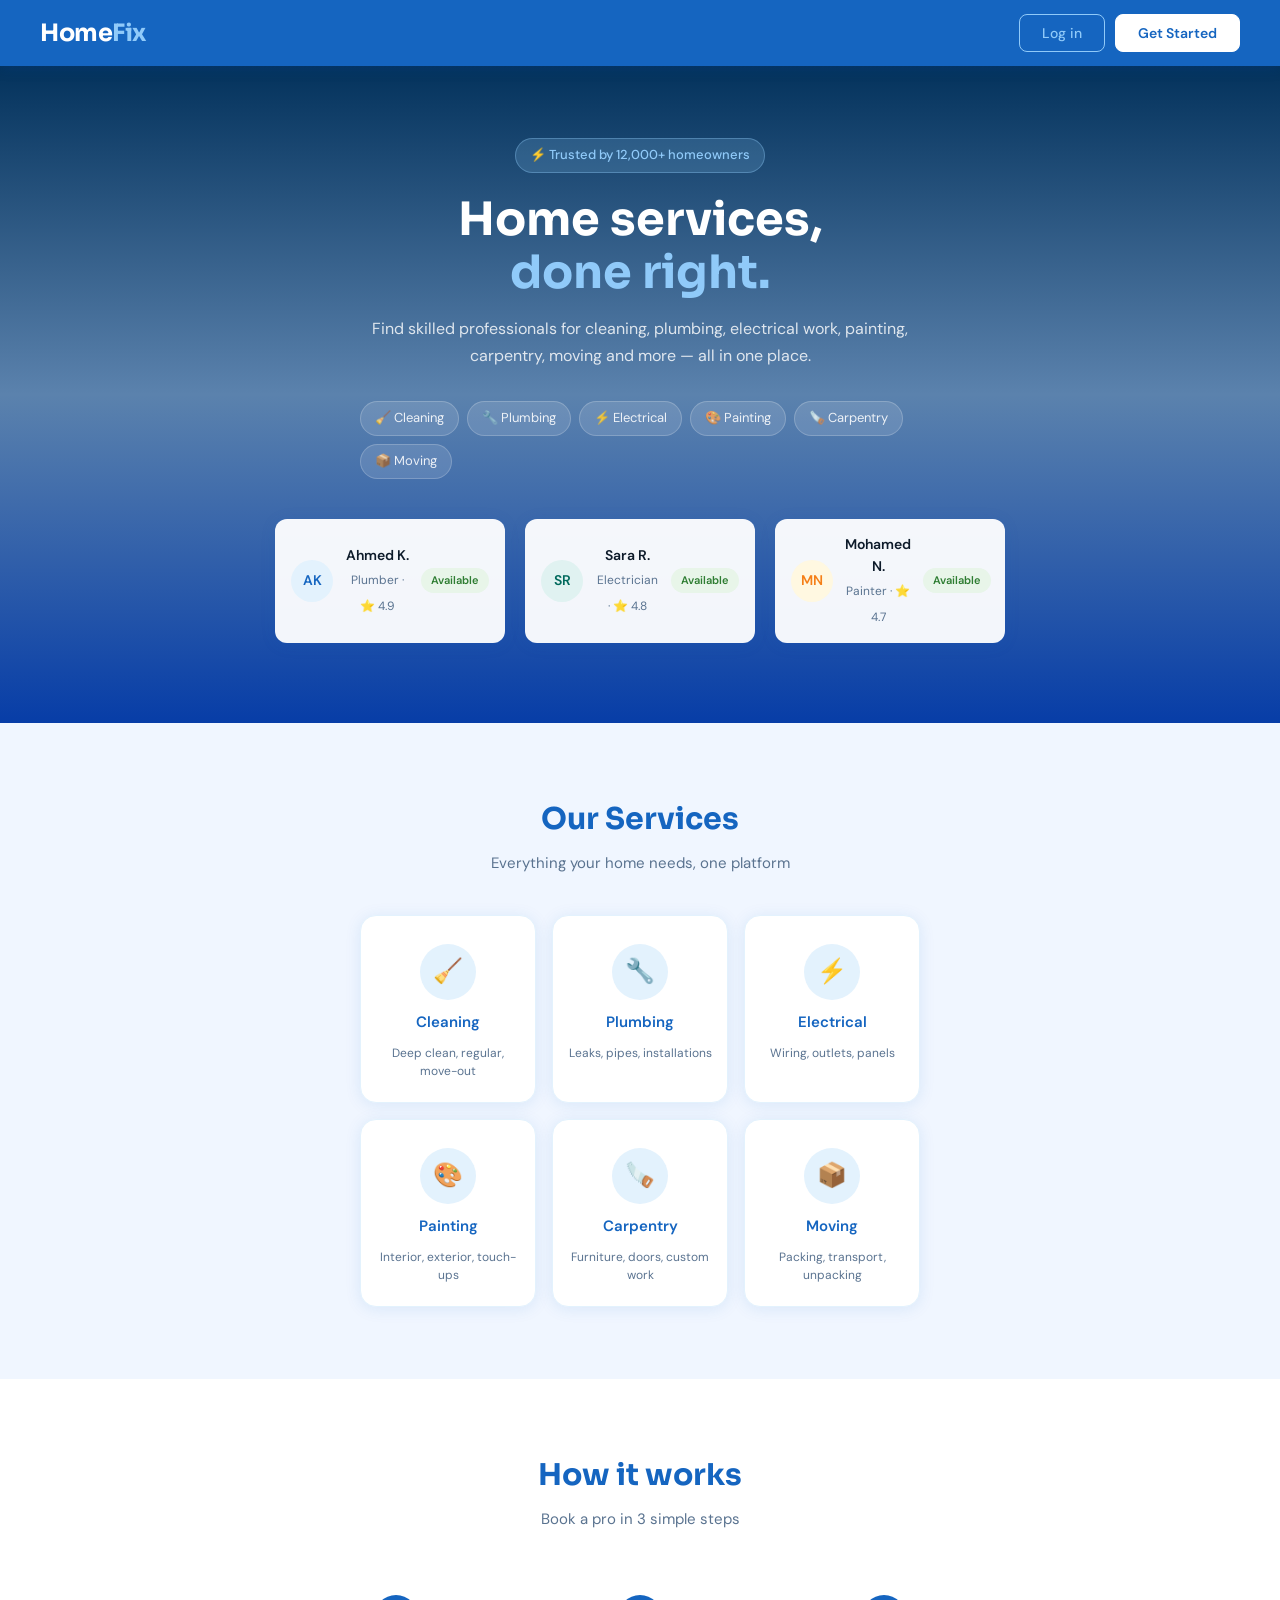
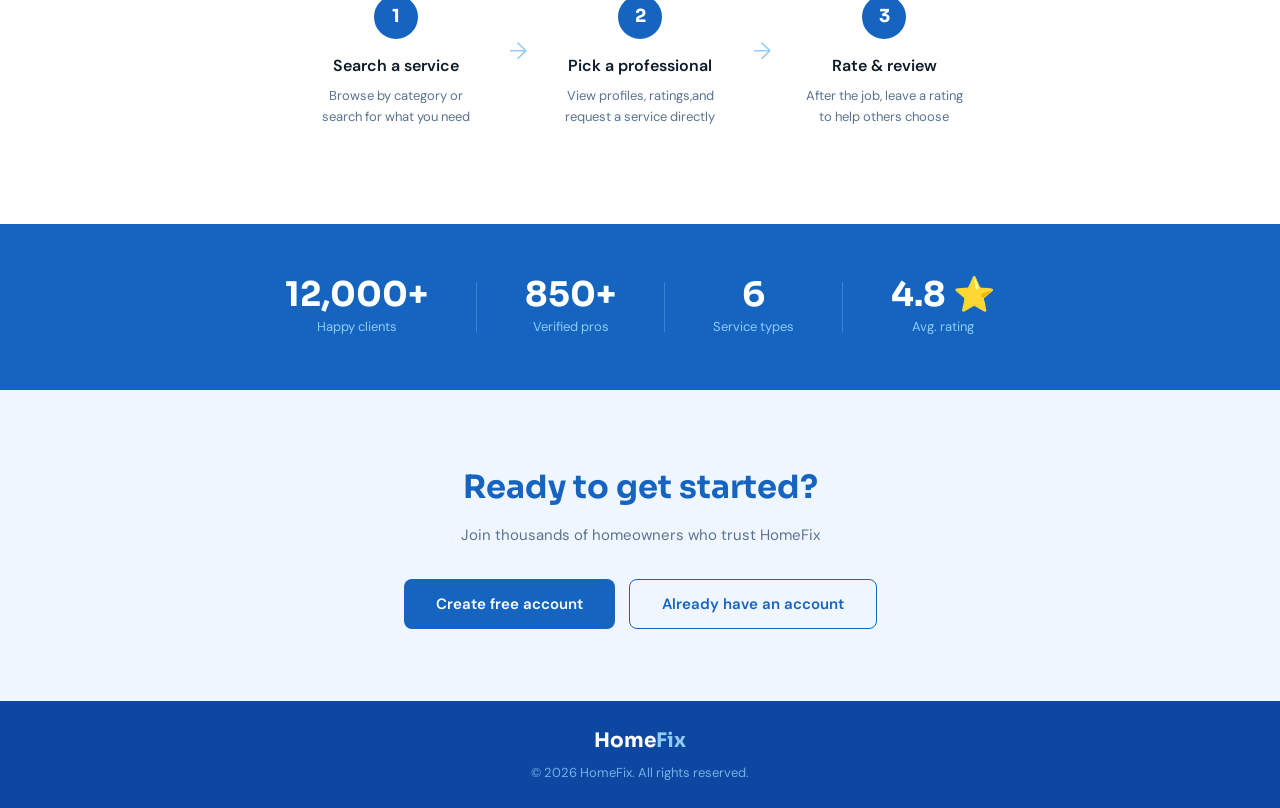
==== frontend-part/index.html @ a8c69356 "Rename folder to frontend-part" ====
<!DOCTYPE html>
<html lang="en">

<head>
    <meta charset="UTF-8" />
    <meta name="viewport" content="width=device-width, initial-scale=1.0" />
    <title>HomeFix – Home Services</title>
    <link rel="stylesheet" href="style.css" />
    <link href="https://fonts.googleapis.com/css2?family=DM+Sans:wght@400;500;600&family=Sora:wght@600;700&display=swap"
        rel="stylesheet" />
</head>

<body>

    <!-- NAVBAR -->
    <nav class="nav">
        <div class="logo">Home<span>Fix</span></div>
        <div class="nav-btns">
            <button class="btn-outline" onclick="openModal('login')">Log in</button>
            <button class="btn-solid" onclick="openModal('register')">Get Started</button>
        </div>
    </nav>

    <!-- HERO -->
    <section class="hero">
        <div class="hero-content">
            <div class="hero-badge">⚡ Trusted by 12,000+ homeowners</div>
            <h1>Home services,<br /><span>done right.</span></h1>
            <p>Find skilled professionals for cleaning, plumbing, electrical work, painting, carpentry, moving and more
                — all in one place.</p>

            <div class="hero-tags">
                <span>🧹 Cleaning</span>
                <span>🔧 Plumbing</span>
                <span>⚡ Electrical</span>
                <span>🎨 Painting</span>
                <span>🪚 Carpentry</span>
                <span>📦 Moving</span>
            </div>
        </div>
        <div class="hero-visual">


            <div class="hero-card" id="hero-emp-1">
                <div class="hc-avatar" id="hero-emp-1-initials">AK</div>
                <div class="hc-info">
                    <strong id="hero-emp-1-name">Ahmed K.</strong>
                    <span id="hero-emp-1-service">Plumber · ⭐ 4.9</span>
                </div>
                <div class="hc-badge" id="hero-emp-1-status">Available</div>
            </div>
            <div class="hero-card" id="hero-emp-2">
                <div class="hc-avatar teal" id="hero-emp-2-initials">SR</div>
                <div class="hc-info">
                    <strong id="hero-emp-2-name">Sara R.</strong>
                    <span id="hero-emp-2-service">Electrician · ⭐ 4.8</span>
                </div>
                <div class="hc-badge" id="hero-emp-2-status">Available</div>
            </div>
            <div class="hero-card" id="hero-emp-3">
                <div class="hc-avatar amber" id="hero-emp-3-initials">MN</div>
                <div class="hc-info">
                    <strong id="hero-emp-3-name">Mohamed N.</strong>
                    <span id="hero-emp-3-service">Painter · ⭐ 4.7</span>
                </div>
                <div class="hc-badge" id="hero-emp-3-status">Available</div>
            </div>

        </div>
    </section>

    <!-- SERVICES -->
    <section class="services" id="services">
        <div class="section-header">
            <h2>Our Services</h2>
            <p>Everything your home needs, one platform</p>
        </div>
        <div class="cards">
            <div class="card" onclick="fillSearch('Cleaning')">
                <div class="card-icon">🧹</div>
                <h3>Cleaning</h3>
                <p>Deep clean, regular, move-out</p>
            </div>
            <div class="card" onclick="fillSearch('Plumbing')">
                <div class="card-icon">🔧</div>
                <h3>Plumbing</h3>
                <p>Leaks, pipes, installations</p>
            </div>
            <div class="card" onclick="fillSearch('Electrical')">
                <div class="card-icon">⚡</div>
                <h3>Electrical</h3>
                <p>Wiring, outlets, panels</p>
            </div>
            <div class="card" onclick="fillSearch('Painting')">
                <div class="card-icon">🎨</div>
                <h3>Painting</h3>
                <p>Interior, exterior, touch-ups</p>
            </div>
            <div class="card" onclick="fillSearch('Carpentry')">
                <div class="card-icon">🪚</div>
                <h3>Carpentry</h3>
                <p>Furniture, doors, custom work</p>
            </div>
            <div class="card" onclick="fillSearch('Moving')">
                <div class="card-icon">📦</div>
                <h3>Moving</h3>
                <p>Packing, transport, unpacking</p>
            </div>
        </div>
    </section>

    <!-- HOW IT WORKS -->
    <section class="how">
        <div class="section-header">
            <h2>How it works</h2>
            <p>Book a pro in 3 simple steps</p>
        </div>
        <div class="steps">
            <div class="step">
                <div class="step-num">1</div>
                <h4>Search a service</h4>
                <p>Browse by category or search for what you need</p>
            </div>
            <div class="step-arrow">→</div>
            <div class="step">
                <div class="step-num">2</div>
                <h4>Pick a professional</h4>
                <p>View profiles, ratings,and request a service directly </p>
            </div>
            <div class="step-arrow">→</div>
            <div class="step">
                <div class="step-num">3</div>
                <h4>Rate & review</h4>
                <p>After the job, leave a rating to help others choose</p>
            </div>
        </div>
    </section>

    <!-- STATS -->
    <section class="stats">
        <div class="stat"><strong>12,000+</strong><span>Happy clients</span></div>
        <div class="stat-divider"></div>
        <div class="stat"><strong>850+</strong><span>Verified pros</span></div>
        <div class="stat-divider"></div>
        <div class="stat"><strong>6</strong><span>Service types</span></div>
        <div class="stat-divider"></div>
        <div class="stat"><strong>4.8 ⭐</strong><span>Avg. rating</span></div>
    </section>

    <!-- CTA -->
    <section class="cta">
        <h2>Ready to get started?</h2>
        <p>Join thousands of homeowners who trust HomeFix</p>
        <div class="cta-btns">
            <button class="btn-cta-white" onclick="openModal('register')">Create free account</button>
            <button class="btn-cta-ghost" onclick="openModal('login')">Already have an account</button>
        </div>
    </section>

    <!-- FOOTER -->
    <footer class="footer">
        <div class="footer-logo">Home<span>Fix</span></div>
        <p>© 2026 HomeFix. All rights reserved.</p>
    </footer>

    <!-- MODAL OVERLAY -->
    <div class="overlay" id="overlay" onclick="closeModalOutside(event)">
        <div class="modal" id="modal">

            <!-- LOGIN FORM -->
            <div id="loginForm">
                <button class="close-btn" onclick="closeModal()">✕</button>
                <h2>Welcome back</h2>
                <p class="modal-sub">Log in to your account</p>
                <div class="role-tabs">
                    <div class="role-tab active" onclick="selectRole(this,'login','user')">User</div>
                    <div class="role-tab" onclick="selectRole(this,'login','employee')">Employee</div>
                    <div class="role-tab" onclick="selectRole(this,'login','admin')">Admin</div>
                </div>
                <input type="email" placeholder="Email address" id="loginEmail" />
                <input type="password" placeholder="Password" id="loginPassword" />
                <!--     <div class="forgot"><a href="#">Forgot password?</a></div> -->
                <button class="btn-main" onclick="handleLogin()">Log in</button>
                <p class="switch">Don't have an account? <a onclick="switchModal('register')">Sign up</a></p>
            </div>

            <!-- REGISTER FORM -->
            <div id="registerForm" style="display:none">
                <button class="close-btn" onclick="closeModal()">✕</button>
                <h2>Create account</h2>
                <p class="modal-sub">Join HomeFix today</p>
                <div class="role-tabs">
                    <div class="role-tab active" onclick="selectRole(this,'register','user')">User</div>
                    <div class="role-tab" onclick="selectRole(this,'register','employee')">Employee</div>
                </div>
                <div id="employeeExtra" style="display:none">
                    <select id="serviceType">
                        <option value="">Select your service type</option>
                        <option>Cleaning</option>
                        <option>Plumbing</option>
                        <option>Electrical</option>
                        <option>Painting</option>
                        <option>Carpentry</option>
                        <option>Moving</option>
                    </select>
                </div>
                <div class="photo-upload">
                    <div class="photo-preview-circle" id="regAvatarPreview">
                        <span id="regAvatarInitials">📷</span>
                    </div>
                    <input type="file" id="regPhotoInput" accept="image/*" style="display:none"
                        onchange="handlePhotoUpload('regPhotoInput','regAvatarPreview','regAvatarInitials')" />
                    <label for="regPhotoInput" class="photo-label">Upload photo</label>
                </div>
                <input type="text" placeholder="Full name" id="regName" />
                <input type="email" placeholder="Email address" id="regEmail" />
                <input type="tel" placeholder="Phone / WhatsApp number" id="regPhone" />
                <input type="password" placeholder="Password" id="regPassword" />
                <button class="btn-main" onclick="handleRegister()">Create account</button>
                <p class="switch">Already have an account? <a onclick="switchModal('login')">Log in</a></p>
            </div>

        </div>
    </div>

    <script src="app.js"></script>
</body>

</html>
---- frontend-part/style.css ----
/* --- Reset & Base --- */
*,
*::before,
*::after {
    margin: 0;
    padding: 0;
    box-sizing: border-box;
}

/*:root {
  --blue-dark:    #0d47a1;
  --blue-main:    #1565c0;
  --blue-mid:     #1976d2;
  --blue-light:   #42a5f5;
  --blue-pale:    #e3f2fd;
  --blue-soft:    #f0f6ff;
  --accent:       #90caf9;
  --white:        #ffffff;
  --text-primary: #0d1b2a;
  --text-muted:   #5a7390;
  --radius-sm:    8px;
  --radius-md:    12px;
  --radius-lg:    16px;
  --radius-xl:    24px;
  --shadow-card:  0 2px 16px rgba(21,101,192,.10);
  --font-head:    'Sora', sans-serif;
  --font-body:    'DM Sans', sans-serif;
}*/



:root {
    --blue-dark: #0d47a1;
    --blue-main: #1565c0;
    --blue-mid: #1976d2;
    --blue-light: #42a5f5;
    --blue-pale: #e3f2fd;
    --blue-soft: #f0f6ff;
    --accent: #90caf9;
    --white: #ffffff;
    --text-primary: #0d1b2a;
    --text-muted: #5a7390;
    --radius-sm: 8px;
    --radius-md: 12px;
    --radius-lg: 16px;
    --radius-xl: 24px;
    --shadow-card: 0 2px 16px rgba(21, 101, 192, .10);
    --font-head: 'Sora', sans-serif;
    --font-body: 'DM Sans', sans-serif;
}

html {
    scroll-behavior: smooth;
}

body {
    font-family: var(--font-body);
    background: var(--blue-soft);
    color: var(--text-primary);
    line-height: 1.6;
}

/* ===========================
   NAVBAR
   =========================== */
.nav {
    background: var(--blue-main);
    padding: 0 2.5rem;
    height: 66px;
    display: flex;
    align-items: center;
    justify-content: space-between;
    position: sticky;
    top: 0;
    z-index: 100;
    box-shadow: 0 2px 12px rgba(13, 71, 161, .25);
}

.logo {
    font-family: var(--font-head);
    font-size: 24px;
    font-weight: 700;
    color: var(--white);
    letter-spacing: -0.5px;
}

.logo span {
    color: var(--accent);
}

.nav-btns {
    display: flex;
    gap: 10px;
}

.btn-outline {
    background: transparent;
    border: 1.5px solid var(--accent);
    color: var(--accent);
    padding: 9px 22px;
    border-radius: var(--radius-sm);
    cursor: pointer;
    font-size: 14px;
    font-weight: 500;
    font-family: var(--font-body);
    transition: all .2s;
}

.btn-outline:hover {
    background: var(--accent);
    color: var(--blue-dark);
}

.btn-solid {
    background: var(--white);
    border: 1.5px solid var(--white);
    color: var(--blue-main);
    padding: 9px 22px;
    border-radius: var(--radius-sm);
    cursor: pointer;
    font-size: 14px;
    font-weight: 600;
    font-family: var(--font-body);
    transition: all .2s;
}

.btn-solid:hover {
    background: var(--blue-pale);
    border-color: var(--blue-pale);
}

/* ===========================
   HERO
   =========================== */
/*  .hero {
  background: linear-gradient(135deg, var(--blue-dark) 0%, var(--blue-main) 55%, var(--blue-mid) 100%);
  padding: 72px 2.5rem 80px;
  display: flex;
  align-items: center;
  justify-content: space-between;
  gap: 40px;
  flex-wrap: wrap;
} */

/* .hero {
  background: linear-gradient(135deg, var(--blue-dark) 0%, var(--blue-main) 55%, var(--blue-mid) 100%);
  padding: 72px 2.5rem 80px;
  display: flex;
  flex-direction: column;
  align-items: center;
  text-align: center;
  gap: 40px;
} */
.hero {
    background: linear-gradient(180deg, #03325c 0%, #5b82ad 50%, #073da7 100%);
    padding: 72px 2.5rem 80px;
    display: flex;
    flex-direction: column;
    align-items: center;
    text-align: center;
    gap: 40px;
}


.hero-content {
    flex: 1;
    min-width: 300px;
    max-width: 560px;
}

.hero-badge {
    display: inline-block;
    background: rgba(144, 202, 249, .18);
    color: var(--accent);
    border: 1px solid rgba(144, 202, 249, .35);
    padding: 6px 14px;
    border-radius: 100px;
    font-size: 13px;
    font-weight: 500;
    margin-bottom: 20px;
}

.hero h1 {
    font-family: var(--font-head);
    font-size: 46px;
    font-weight: 700;
    color: var(--white);
    line-height: 1.15;
    margin-bottom: 16px;
}

.hero h1 span {
    color: var(--accent);
}

.hero p {
    font-size: 16px;
    color: rgba(255, 255, 255, .82);
    margin-bottom: 32px;
    line-height: 1.7;
}

.search-bar {
    background: var(--white);
    border-radius: var(--radius-md);
    padding: 8px 8px 8px 16px;
    display: flex;
    align-items: center;
    gap: 10px;
    max-width: 500px;
    box-shadow: 0 4px 24px rgba(0, 0, 0, .18);
}

.search-bar input {
    flex: 1;
    border: none;
    outline: none;
    font-size: 15px;
    font-family: var(--font-body);
    color: var(--text-primary);
    background: transparent;
}

.search-bar button {
    background: var(--blue-main);
    color: var(--white);
    border: none;
    padding: 10px 22px;
    border-radius: var(--radius-sm);
    cursor: pointer;
    font-size: 14px;
    font-weight: 600;
    font-family: var(--font-body);
    transition: background .2s;
}

.search-bar button:hover {
    background: var(--blue-mid);
}

.hero-tags {
    display: flex;
    flex-wrap: wrap;
    gap: 8px;
    margin-top: 18px;
}

.hero-tags span {
    background: rgba(255, 255, 255, .12);
    color: rgba(255, 255, 255, .88);
    padding: 6px 14px;
    border-radius: 100px;
    font-size: 13px;
    cursor: pointer;
    border: 1px solid rgba(255, 255, 255, .2);
    transition: all .2s;
}

.hero-tags span:hover {
    background: rgba(255, 255, 255, .22);
    color: var(--white);
}

/* Hero visual cards 
.hero-visual {
  display: flex;
  flex-direction: column;
  gap: 12px;
  flex-shrink: 0;
} */


/*.hero-visual {
  display: flex;
  flex-direction: column;
  align-items: center;
  gap: 12px;
}

.hero-card { width: 320px; }
.hero-card:nth-child(2) { margin-left: 0; }
.hero-card:nth-child(3) { margin-left: 0; }*/
/* .hero-visual {
  display: flex;
  flex-wrap: wrap;
  justify-content: center;
  gap: 12px;
  max-width: 520px;
}

.hero-card { width: 240px; }
.hero-card:nth-child(2) { margin-left: 0; }
.hero-card:nth-child(3) { margin-left: 0; }  */
.hero-visual {
    display: flex;
    flex-direction: row;
    justify-content: center;
    gap: 20px;
    flex-wrap: nowrap;
}

.hero-card {
    width: 200px;
    margin-left: 0 !important;
}





.hero-card {
    background: rgba(255, 255, 255, .95);
    border-radius: var(--radius-md);
    padding: 14px 16px;
    display: flex;
    align-items: center;
    gap: 12px;
    min-width: 230px;
    box-shadow: var(--shadow-card);
    animation: floatIn .6s ease forwards;
    opacity: 0;
}

.hero-card:nth-child(1) {
    animation-delay: .1s;
}

.hero-card:nth-child(2) {
    animation-delay: .25s;
    margin-left: 20px;
}

.hero-card:nth-child(3) {
    animation-delay: .4s;
    margin-left: 10px;
}

@keyframes floatIn {
    from {
        opacity: 0;
        transform: translateY(16px);
    }

    to {
        opacity: 1;
        transform: translateY(0);
    }
}

.hc-avatar {
    width: 42px;
    height: 42px;
    border-radius: 50%;
    background: var(--blue-pale);
    color: var(--blue-main);
    font-size: 14px;
    font-weight: 600;
    display: flex;
    align-items: center;
    justify-content: center;
    flex-shrink: 0;
}

.hc-avatar.teal {
    background: #e0f2f1;
    color: #00695c;
}

.hc-avatar.amber {
    background: #fff8e1;
    color: #f57f17;
}

.hc-info {
    flex: 1;
}

.hc-info strong {
    display: block;
    font-size: 14px;
    font-weight: 600;
    color: var(--text-primary);
}

.hc-info span {
    font-size: 12px;
    color: var(--text-muted);
}

.hc-badge {
    background: #e8f5e9;
    color: #2e7d32;
    font-size: 11px;
    font-weight: 600;
    padding: 4px 10px;
    border-radius: 100px;
}

/* ===========================
   SERVICES
   =========================== */
.services {
    padding: 72px 2.5rem;
    background: var(--blue-soft);
}

.section-header {
    text-align: center;
    margin-bottom: 40px;
}

.section-header h2 {
    font-family: var(--font-head);
    font-size: 30px;
    font-weight: 700;
    color: var(--blue-main);
    margin-bottom: 8px;
}

.section-header p {
    font-size: 15px;
    color: var(--text-muted);
}

/*.cards {
  display: grid;
  grid-template-columns: repeat(auto-fit, minmax(150px, 1fr));
  gap: 16px;
  max-width: 900px;
  margin: 0 auto;
} */

.cards {
    display: grid;
    grid-template-columns: repeat(3, 1fr);
    gap: 16px;
    max-width: 560px;
    margin: 0 auto;
}




.card {
    background: var(--white);
    border-radius: var(--radius-lg);
    padding: 28px 14px 22px;
    cursor: pointer;
    border: 1.5px solid var(--blue-pale);
    transition: all .22s;
    display: flex;
    flex-direction: column;
    align-items: center;
    gap: 10px;
    text-align: center;
    box-shadow: var(--shadow-card);
}

.card:hover {
    border-color: var(--blue-main);
    background: #e8f4fe;
    transform: translateY(-3px);
    box-shadow: 0 6px 24px rgba(21, 101, 192, .16);
}

.card-icon {
    width: 56px;
    height: 56px;
    border-radius: 50%;
    background: var(--blue-pale);
    display: flex;
    align-items: center;
    justify-content: center;
    font-size: 24px;
}

.card h3 {
    font-size: 15px;
    font-weight: 600;
    color: var(--blue-main);
}

.card p {
    font-size: 12px;
    color: var(--text-muted);
    line-height: 1.5;
}

/* ===========================
   HOW IT WORKS
   =========================== */
.how {
    padding: 72px 2.5rem;
    background: var(--white);
}

.steps {
    display: flex;
    align-items: center;
    justify-content: center;
    flex-wrap: wrap;
    gap: 8px;
    max-width: 800px;
    margin: 0 auto;
}

.step {
    text-align: center;
    padding: 24px 20px;
    flex: 1;
    min-width: 160px;
    max-width: 210px;
}

.step-num {
    width: 44px;
    height: 44px;
    border-radius: 50%;
    background: var(--blue-main);
    color: var(--white);
    font-family: var(--font-head);
    font-size: 18px;
    font-weight: 700;
    display: flex;
    align-items: center;
    justify-content: center;
    margin: 0 auto 14px;
}

.step h4 {
    font-size: 16px;
    font-weight: 600;
    margin-bottom: 8px;
    color: var(--text-primary);
}

.step p {
    font-size: 13px;
    color: var(--text-muted);
    line-height: 1.6;
}

.step-arrow {
    font-size: 24px;
    color: var(--accent);
    font-weight: 300;
    padding-bottom: 20px;
    flex-shrink: 0;
}

/* ===========================
   STATS
   =========================== */
.stats {
    background: var(--blue-main);
    padding: 40px 2.5rem;
    display: flex;
    align-items: center;
    justify-content: center;
    flex-wrap: wrap;
    gap: 0;
}

.stat {
    display: flex;
    flex-direction: column;
    align-items: center;
    padding: 12px 48px;
}

.stat strong {
    font-family: var(--font-head);
    font-size: 34px;
    font-weight: 700;
    color: var(--white);
    line-height: 1.1;
}

.stat span {
    font-size: 13px;
    color: var(--accent);
    margin-top: 4px;
}

.stat-divider {
    width: 1px;
    height: 50px;
    background: rgba(144, 202, 249, .3);
}

/* ===========================
   CTA
   =========================== */
.cta {
    background: var(--blue-soft);
    padding: 72px 2.5rem;
    text-align: center;
}

.cta h2 {
    font-family: var(--font-head);
    font-size: 32px;
    font-weight: 700;
    color: var(--blue-main);
    margin-bottom: 10px;
}

.cta p {
    font-size: 15px;
    color: var(--text-muted);
    margin-bottom: 32px;
}

.cta-btns {
    display: flex;
    gap: 14px;
    justify-content: center;
    flex-wrap: wrap;
}

.btn-cta-white {
    background: var(--blue-main);
    color: var(--white);
    border: none;
    padding: 14px 32px;
    border-radius: var(--radius-sm);
    cursor: pointer;
    font-size: 15px;
    font-weight: 600;
    font-family: var(--font-body);
    transition: background .2s;
}

.btn-cta-white:hover {
    background: var(--blue-dark);
}

.btn-cta-ghost {
    background: transparent;
    color: var(--blue-main);
    border: 1.5px solid var(--blue-main);
    padding: 14px 32px;
    border-radius: var(--radius-sm);
    cursor: pointer;
    font-size: 15px;
    font-weight: 600;
    font-family: var(--font-body);
    transition: all .2s;
}

.btn-cta-ghost:hover {
    background: var(--blue-pale);
}

/* ===========================
   FOOTER
   =========================== */
.footer {
    background: var(--blue-dark);
    padding: 24px 2rem;
    text-align: center;
}

.footer-logo {
    font-family: var(--font-head);
    font-size: 20px;
    font-weight: 700;
    color: var(--white);
    margin-bottom: 6px;
}

.footer-logo span {
    color: var(--accent);
}

.footer p {
    font-size: 13px;
    color: var(--accent);
    opacity: .8;
}

/* ===========================
   MODAL
   =========================== */
.overlay {
    display: none;
    position: fixed;
    inset: 0;
    background: rgba(13, 27, 42, .55);
    z-index: 200;
    align-items: center;
    justify-content: center;
    padding: 16px;
    backdrop-filter: blur(2px);
}

.overlay.active {
    display: flex;
}

.modal {
    background: var(--white);
    border-radius: var(--radius-xl);
    padding: 36px 32px;
    width: 100%;
    max-width: 420px;
    position: relative;
    box-shadow: 0 16px 48px rgba(13, 71, 161, .22);
    animation: modalIn .25s ease;
}

@keyframes modalIn {
    from {
        opacity: 0;
        transform: scale(.96) translateY(10px);
    }

    to {
        opacity: 1;
        transform: scale(1) translateY(0);
    }
}

.close-btn {
    position: absolute;
    top: 16px;
    right: 18px;
    background: none;
    border: none;
    font-size: 18px;
    cursor: pointer;
    color: var(--text-muted);
    line-height: 1;
    transition: color .15s;
}

.close-btn:hover {
    color: var(--text-primary);
}

.modal h2 {
    font-family: var(--font-head);
    font-size: 24px;
    font-weight: 700;
    color: var(--blue-main);
    margin-bottom: 4px;
}

.modal-sub {
    font-size: 14px;
    color: var(--text-muted);
    margin-bottom: 22px;
}

.role-tabs {
    display: flex;
    gap: 8px;
    margin-bottom: 20px;
}

.role-tab {
    flex: 1;
    padding: 9px;
    border: 1.5px solid var(--blue-pale);
    border-radius: var(--radius-sm);
    cursor: pointer;
    font-size: 13px;
    font-weight: 500;
    color: var(--text-muted);
    background: #f8fbff;
    transition: all .2s;
    text-align: center;
    user-select: none;
}

.role-tab:hover {
    border-color: var(--accent);
    color: var(--blue-main);
}

.role-tab.active {
    border-color: var(--blue-main);
    color: var(--blue-main);
    background: var(--blue-pale);
    font-weight: 600;
}

.modal input,
.modal select {
    width: 100%;
    padding: 11px 14px;
    border: 1.5px solid var(--blue-pale);
    border-radius: var(--radius-sm);
    font-size: 14px;
    font-family: var(--font-body);
    margin-bottom: 14px;
    outline: none;
    background: #f8fbff;
    color: var(--text-primary);
    transition: border .2s;
}

.modal input:focus,
.modal select:focus {
    border-color: var(--blue-main);
    background: var(--white);
}

.forgot {
    text-align: right;
    margin-top: -8px;
    margin-bottom: 14px;
}

.forgot a {
    font-size: 13px;
    color: var(--blue-main);
    text-decoration: none;
}

.forgot a:hover {
    text-decoration: underline;
}

.btn-main {
    width: 100%;
    background: var(--blue-main);
    color: var(--white);
    border: none;
    padding: 13px;
    border-radius: var(--radius-sm);
    font-size: 15px;
    font-weight: 600;
    font-family: var(--font-body);
    cursor: pointer;
    transition: background .2s;
    margin-top: 4px;
}

.btn-main:hover {
    background: var(--blue-dark);
}

.switch {
    text-align: center;
    margin-top: 16px;
    font-size: 13px;
    color: var(--text-muted);
}

.switch a {
    color: var(--blue-main);
    cursor: pointer;
    font-weight: 600;
    text-decoration: none;
}

.switch a:hover {
    text-decoration: underline;
}

/* ===========================
   RESPONSIVE
   =========================== */
@media (max-width: 768px) {
    .hero {
        flex-direction: column;
        padding: 48px 1.5rem 56px;
        text-align: center;
    }

    .hero h1 {
        font-size: 34px;
    }

    .hero-tags {
        justify-content: center;
    }

    .hero-visual {
        width: 100%;
        align-items: center;
    }

    .hero-card {
        width: 100%;
        max-width: 320px;
    }

    .hero-card.offset,
    .hero-card.offset2 {
        margin-left: 0;
    }

    .nav {
        padding: 0 1rem;
    }

    .logo {
        font-size: 20px;
    }

    .steps {
        flex-direction: column;
    }

    .step-arrow {
        transform: rotate(90deg);
    }

    .stats {
        gap: 16px;
    }

    .stat-divider {
        display: none;
    }

    .stat {
        padding: 10px 20px;
    }

    .modal {
        padding: 28px 20px;
    }

    .cards {
        grid-template-columns: repeat(auto-fit, minmax(130px, 1fr));
    }
}

/* === USER DASHBOARD === */
.nav-link {
    color: #90caf9;
    text-decoration: none;
    font-size: 14px;
    font-weight: 500;
    padding: 9px 16px;
    transition: color .2s;
}

.nav-link:hover {
    color: #fff;
}

.dash-search-section {
    background: linear-gradient(135deg, #0d47a1, #1976d2);
    padding: 48px 2.5rem 36px;
    text-align: center;
    color: #fff;
}

.dash-search-section h1 {
    font-family: var(--font-head);
    font-size: 32px;
    font-weight: 700;
    margin-bottom: 6px;
}

.dash-search-section p {
    opacity: .82;
    font-size: 15px;
}

.filters {
    display: flex;
    gap: 12px;
    justify-content: center;
    flex-wrap: wrap;
    margin-top: 20px;
}

.filter-group {
    display: flex;
    flex-direction: column;
    align-items: flex-start;
    gap: 4px;
}

.filter-group label {
    font-size: 12px;
    color: rgba(255, 255, 255, .75);
    font-weight: 500;
}

.filter-group select {
    padding: 8px 14px;
    border-radius: var(--radius-sm);
    border: 1.5px solid rgba(255, 255, 255, .25);
    background: rgba(255, 255, 255, .12);
    color: #fff;
    font-size: 13px;
    font-family: var(--font-body);
    outline: none;
    cursor: pointer;
    min-width: 140px;
}

.filter-group select option {
    background: #1565c0;
    color: #fff;
}

.cat-pills {
    display: flex;
    flex-wrap: wrap;
    gap: 8px;
    justify-content: center;
    margin-top: 20px;
}

.pill {
    background: rgba(255, 255, 255, .12);
    color: rgba(255, 255, 255, .88);
    border: 1px solid rgba(255, 255, 255, .22);
    padding: 7px 16px;
    border-radius: 100px;
    font-size: 13px;
    cursor: pointer;
    transition: all .2s;
}

.pill:hover,
.pill.active {
    background: #fff;
    color: #1565c0;
    font-weight: 600;
    border-color: #fff;
}

.emp-grid-section {
    padding: 36px 2.5rem 60px;
    max-width: 1100px;
    margin: 0 auto;
}

.grid-header {
    font-size: 14px;
    color: var(--text-muted);
    margin-bottom: 20px;
}

.emp-grid {
    display: grid;
    grid-template-columns: repeat(auto-fill, minmax(240px, 1fr));
    gap: 20px;
}

.emp-card {
    background: #fff;
    border-radius: var(--radius-lg);
    padding: 24px 20px;
    border: 1.5px solid var(--blue-pale);
    box-shadow: var(--shadow-card);
    transition: all .22s;
    display: flex;
    flex-direction: column;
    gap: 10px;
}

.emp-card:hover {
    border-color: var(--blue-main);
    transform: translateY(-3px);
    box-shadow: 0 6px 24px rgba(21, 101, 192, .16);
}

.emp-card-top {
    display: flex;
    align-items: center;
    gap: 12px;
}

.emp-avatar {
    width: 50px;
    height: 50px;
    border-radius: 50%;
    background: var(--blue-pale);
    color: var(--blue-main);
    font-size: 16px;
    font-weight: 600;
    display: flex;
    align-items: center;
    justify-content: center;
    flex-shrink: 0;
    font-family: var(--font-head);
}

.emp-name {
    font-size: 15px;
    font-weight: 600;
    color: var(--text-primary);
}

.emp-service {
    font-size: 12px;
    color: var(--blue-main);
    background: var(--blue-pale);
    padding: 3px 10px;
    border-radius: 100px;
    font-weight: 500;
    display: inline-block;
}

.emp-rating {
    font-size: 13px;
    color: var(--text-muted);
}

.emp-rating strong {
    color: var(--text-primary);
}

.emp-bio {
    font-size: 13px;
    color: var(--text-muted);
    line-height: 1.55;
}

.emp-avail {
    font-size: 12px;
    font-weight: 600;
    padding: 4px 10px;
    border-radius: 100px;
    display: inline-block;
    width: fit-content;
}

.emp-avail.available {
    background: #e8f5e9;
    color: #2e7d32;
}

.emp-avail.busy {
    background: #fff3e0;
    color: #e65100;
}

.emp-card .btn-profile {
    margin-top: 4px;
    width: 100%;
    background: var(--blue-main);
    color: #fff;
    border: none;
    padding: 10px;
    border-radius: var(--radius-sm);
    font-size: 14px;
    font-weight: 600;
    font-family: var(--font-body);
    cursor: pointer;
    transition: background .2s;
}

.emp-card .btn-profile:hover {
    background: var(--blue-dark);
}

.no-results {
    text-align: center;
    color: var(--text-muted);
    font-size: 15px;
    padding: 48px 0;
}

@media (max-width: 768px) {
    .emp-grid-section {
        padding: 24px 1rem 40px;
    }

    .dash-search-section {
        padding: 36px 1rem 28px;
    }

    .dash-search-section h1 {
        font-size: 24px;
    }
}

/* === EMPLOYEE PROFILE === */
.profile-section {
    padding: 40px 2.5rem 60px;
    max-width: 1000px;
    margin: 0 auto;
}

.profile-card {
    display: flex;
    gap: 32px;
    align-items: flex-start;
    flex-wrap: wrap;
}

.profile-left {
    background: #fff;
    border-radius: var(--radius-lg);
    border: 1.5px solid var(--blue-pale);
    box-shadow: var(--shadow-card);
    padding: 32px 24px;
    display: flex;
    flex-direction: column;
    align-items: center;
    gap: 12px;
    text-align: center;
    flex: 0 0 240px;
}

.profile-avatar {
    width: 80px;
    height: 80px;
    border-radius: 50%;
    background: var(--blue-pale);
    color: var(--blue-main);
    font-size: 26px;
    font-weight: 700;
    display: flex;
    align-items: center;
    justify-content: center;
    font-family: var(--font-head);
}

.profile-name {
    font-family: var(--font-head);
    font-size: 20px;
    font-weight: 700;
    color: var(--text-primary);
}

.profile-rating {
    font-size: 14px;
    color: var(--text-muted);
}

.profile-rating strong {
    color: var(--text-primary);
}

.profile-bio {
    font-size: 13px;
    color: var(--text-muted);
    line-height: 1.6;
}

/*    .btn-whatsapp {
    display: flex;
    align-items: center;
    gap: 8px;
    background: #25d366;
    color: #fff;
    text-decoration: none;
    padding: 12px 20px;
    border-radius: var(--radius-sm);
    font-size: 14px;
    font-weight: 600;
    font-family: var(--font-body);
    transition: background .2s;
    margin-top: 6px;
    width: 100%;
    justify-content: center;
}

.btn-whatsapp:hover {
    background: #1ebe57;
} */

.profile-right {
    flex: 1;
    min-width: 280px;
    display: flex;
    flex-direction: column;
    gap: 24px;
}

.reviews-header h2 {
    font-family: var(--font-head);
    font-size: 20px;
    font-weight: 700;
    color: var(--blue-main);
}

.reviews-list {
    display: flex;
    flex-direction: column;
    gap: 14px;
}

.review-item {
    background: #fff;
    border-radius: var(--radius-md);
    border: 1.5px solid var(--blue-pale);
    padding: 16px 18px;
    box-shadow: var(--shadow-card);
}

.review-top {
    display: flex;
    align-items: center;
    justify-content: space-between;
    margin-bottom: 6px;
}

.review-author {
    font-size: 14px;
    font-weight: 600;
    color: var(--text-primary);
}

.review-stars {
    color: #f59e0b;
    font-size: 14px;
}

.review-date {
    font-size: 12px;
    color: var(--text-muted);
    margin-bottom: 8px;
}

.review-text {
    font-size: 13px;
    color: var(--text-muted);
    line-height: 1.6;
}

.review-form {
    background: #fff;
    border-radius: var(--radius-lg);
    border: 1.5px solid var(--blue-pale);
    padding: 24px 20px;
    box-shadow: var(--shadow-card);
    display: flex;
    flex-direction: column;
    gap: 14px;
}

.review-form h3 {
    font-family: var(--font-head);
    font-size: 17px;
    font-weight: 700;
    color: var(--blue-main);
}

.star-picker {
    display: flex;
    gap: 6px;
}

.star-picker span {
    font-size: 28px;
    color: #d1d5db;
    cursor: pointer;
    transition: color .15s;
    line-height: 1;
}

.star-picker span.active {
    color: #f59e0b;
}

.review-form textarea {
    width: 100%;
    padding: 11px 14px;
    border: 1.5px solid var(--blue-pale);
    border-radius: var(--radius-sm);
    font-size: 14px;
    font-family: var(--font-body);
    outline: none;
    resize: vertical;
    min-height: 90px;
    color: var(--text-primary);
    background: #f8fbff;
    transition: border .2s;
}

.review-form textarea:focus {
    border-color: var(--blue-main);
    background: #fff;
}

@media (max-width: 768px) {
    .profile-section {
        padding: 24px 1rem 40px;
    }

    .profile-left {
        flex: 1 1 100%;
    }
}

/* ===========================
   MY ACCOUNT

.account-section {
  max-width: 860px;
  margin: 0 auto;
  padding: 40px 2.5rem 60px;
}
 
.account-header {
  display: flex;
  align-items: center;
  gap: 18px;
  margin-bottom: 32px;
}
 
.account-avatar {
  width: 68px;
  height: 68px;
  border-radius: 50%;
  background: var(--blue-pale);
  color: var(--blue-main);
  font-size: 22px;
  font-weight: 700;
  font-family: var(--font-head);
  display: flex;
  align-items: center;
  justify-content: center;
  flex-shrink: 0;
}
 
.account-header h1 {
  font-family: var(--font-head);
  font-size: 22px;
  font-weight: 700;
  color: var(--text-primary);
  margin-bottom: 4px;
}
.account-header p { font-size: 14px; color: var(--text-muted); }
 
.account-tabs {
  display: flex;
  gap: 4px;
  border-bottom: 2px solid var(--blue-pale);
  margin-bottom: 28px;
}
 
.acc-tab {
  background: none;
  border: none;
  padding: 10px 24px;
  font-size: 15px;
  font-weight: 500;
  font-family: var(--font-body);
  color: var(--text-muted);
  cursor: pointer;
  border-bottom: 2.5px solid transparent;
  margin-bottom: -2px;
  transition: all .2s;
}
.acc-tab:hover { color: var(--blue-main); }
.acc-tab.active {
  color: var(--blue-main);
  border-bottom-color: var(--blue-main);
  font-weight: 600;
}
 
.form-card {
  background: #fff;
  border-radius: var(--radius-lg);
  border: 1.5px solid var(--blue-pale);
  padding: 28px 24px;
  box-shadow: var(--shadow-card);
}
 
.form-card h2 {
  font-family: var(--font-head);
  font-size: 17px;
  font-weight: 700;
  color: var(--blue-main);
  margin-bottom: 20px;
}
 
.form-row {
  display: grid;
  grid-template-columns: 1fr 1fr;
  gap: 16px;
  margin-bottom: 16px;
}
 
.form-group { display: flex; flex-direction: column; gap: 6px; }
.form-group label { font-size: 13px; font-weight: 500; color: var(--text-muted); }
.form-group input {
  padding: 10px 14px;
  border: 1.5px solid var(--blue-pale);
  border-radius: var(--radius-sm);
  font-size: 14px;
  font-family: var(--font-body);
  outline: none;
  background: #f8fbff;
  color: var(--text-primary);
  transition: border .2s;
}
.form-group input:focus { border-color: var(--blue-main); background: #fff; }
 
.bookings-list { display: flex; flex-direction: column; gap: 14px; }
 
.booking-card {
  background: #fff;
  border-radius: var(--radius-lg);
  border: 1.5px solid var(--blue-pale);
  padding: 18px 20px;
  box-shadow: var(--shadow-card);
  display: flex;
  align-items: center;
  gap: 16px;
  flex-wrap: wrap;
}
 
.booking-avatar {
  width: 46px;
  height: 46px;
  border-radius: 50%;
  background: var(--blue-pale);
  color: var(--blue-main);
  font-size: 14px;
  font-weight: 700;
  font-family: var(--font-head);
  display: flex;
  align-items: center;
  justify-content: center;
  flex-shrink: 0;
}
 
.booking-info { flex: 1; min-width: 140px; }
.booking-info strong { display: block; font-size: 15px; font-weight: 600; color: var(--text-primary); }
.booking-info span   { font-size: 13px; color: var(--text-muted); }
.booking-date        { font-size: 13px; color: var(--text-muted); }
 
.booking-status {
  font-size: 12px;
  font-weight: 600;
  padding: 4px 12px;
  border-radius: 100px;
}
.booking-status.contacted { background: #e3f2fd; color: #1565c0; }
.booking-status.completed { background: #e8f5e9; color: #2e7d32; }
 
.booking-card .btn-view {
  background: transparent;
  border: 1.5px solid var(--blue-main);
  color: var(--blue-main);
  padding: 7px 16px;
  border-radius: var(--radius-sm);
  font-size: 13px;
  font-weight: 600;
  font-family: var(--font-body);
  cursor: pointer;
  transition: all .2s;
}
.booking-card .btn-view:hover { background: var(--blue-main); color: #fff; }
 
.btn-complete {
  background: #e8f5e9;
  border: 1.5px solid #2e7d32;
  color: #2e7d32;
  padding: 7px 16px;
  border-radius: var(--radius-sm);
  font-size: 13px;
  font-weight: 600;
  font-family: var(--font-body);
  cursor: pointer;
  transition: all .2s;
}
.btn-complete:hover { background: #2e7d32; color: #fff; }
 

@media (max-width: 768px) {
  .hero { flex-direction: column; padding: 48px 1.5rem 56px; text-align: center; }
  .hero h1 { font-size: 34px; }
  .hero-tags { justify-content: center; }
  .hero-visual { width: 100%; align-items: center; }
  .hero-card { width: 100%; max-width: 320px; }
  .hero-card.offset, .hero-card.offset2 { margin-left: 0; }
  .nav { padding: 0 1rem; }
  .logo { font-size: 20px; }
  .steps { flex-direction: column; }
  .step-arrow { transform: rotate(90deg); }
  .stats { gap: 16px; }
  .stat-divider { display: none; }
  .stat { padding: 10px 20px; }
  .modal { padding: 28px 20px; }
  .cards { grid-template-columns: repeat(auto-fit, minmax(130px, 1fr)); }
  .emp-grid-section { padding: 24px 1rem 40px; }
  .dash-search-section { padding: 36px 1rem 28px; }
  .dash-search-section h1 { font-size: 24px; }
  .profile-section { padding: 24px 1rem 40px; }
  .profile-left { flex: 1 1 100%; }
  .account-section { padding: 24px 1rem 40px; }
  .form-row { grid-template-columns: 1fr; }
} =========================== */
/* === MY ACCOUNT === */
.account-section {
    max-width: 860px;
    margin: 0 auto;
    padding: 40px 2.5rem 60px;
}

.account-header {
    display: flex;
    align-items: center;
    gap: 18px;
    margin-bottom: 32px;
}

.account-avatar {
    width: 68px;
    height: 68px;
    border-radius: 50%;
    background: var(--blue-pale);
    color: var(--blue-main);
    font-size: 22px;
    font-weight: 700;
    font-family: var(--font-head);
    display: flex;
    align-items: center;
    justify-content: center;
    flex-shrink: 0;
}

.account-header h1 {
    font-family: var(--font-head);
    font-size: 22px;
    font-weight: 700;
    color: var(--text-primary);
    margin-bottom: 4px;
}

.account-header p {
    font-size: 14px;
    color: var(--text-muted);
}

.account-tabs {
    display: flex;
    gap: 4px;
    border-bottom: 2px solid var(--blue-pale);
    margin-bottom: 28px;
}

.acc-tab {
    background: none;
    border: none;
    padding: 10px 24px;
    font-size: 15px;
    font-weight: 500;
    font-family: var(--font-body);
    color: var(--text-muted);
    cursor: pointer;
    border-bottom: 2.5px solid transparent;
    margin-bottom: -2px;
    transition: all .2s;
}

.acc-tab:hover {
    color: var(--blue-main);
}

.acc-tab.active {
    color: var(--blue-main);
    border-bottom-color: var(--blue-main);
    font-weight: 600;
}

.form-card {
    background: #fff;
    border-radius: var(--radius-lg);
    border: 1.5px solid var(--blue-pale);
    padding: 28px 24px;
    box-shadow: var(--shadow-card);
}

.form-card h2 {
    font-family: var(--font-head);
    font-size: 17px;
    font-weight: 700;
    color: var(--blue-main);
    margin-bottom: 20px;
}

.form-row {
    display: grid;
    grid-template-columns: 1fr 1fr;
    gap: 16px;
    margin-bottom: 16px;
}

.form-group {
    display: flex;
    flex-direction: column;
    gap: 6px;
}

.form-group label {
    font-size: 13px;
    font-weight: 500;
    color: var(--text-muted);
}

.form-group input {
    padding: 10px 14px;
    border: 1.5px solid var(--blue-pale);
    border-radius: var(--radius-sm);
    font-size: 14px;
    font-family: var(--font-body);
    outline: none;
    background: #f8fbff;
    color: var(--text-primary);
    transition: border .2s;
}

.form-group input:focus {
    border-color: var(--blue-main);
    background: #fff;
}

.bookings-list {
    display: flex;
    flex-direction: column;
    gap: 14px;
}

.booking-card {
    background: #fff;
    border-radius: var(--radius-lg);
    border: 1.5px solid var(--blue-pale);
    padding: 18px 20px;
    box-shadow: var(--shadow-card);
    display: flex;
    align-items: center;
    gap: 16px;
    flex-wrap: wrap;
}

.booking-avatar {
    width: 46px;
    height: 46px;
    border-radius: 50%;
    background: var(--blue-pale);
    color: var(--blue-main);
    font-size: 14px;
    font-weight: 700;
    font-family: var(--font-head);
    display: flex;
    align-items: center;
    justify-content: center;
    flex-shrink: 0;
}

.booking-info {
    flex: 1;
    min-width: 140px;
}

.booking-info strong {
    display: block;
    font-size: 15px;
    font-weight: 600;
    color: var(--text-primary);
}

.booking-info span {
    font-size: 13px;
    color: var(--text-muted);
}

.booking-date {
    font-size: 13px;
    color: var(--text-muted);
}

.booking-status {
    font-size: 12px;
    font-weight: 600;
    padding: 4px 12px;
    border-radius: 100px;
}

.booking-status.contacted {
    background: #e3f2fd;
    color: #1565c0;
}

.booking-status.completed {
    background: #e8f5e9;
    color: #2e7d32;
}

.booking-card .btn-view {
    background: transparent;
    border: 1.5px solid var(--blue-main);
    color: var(--blue-main);
    padding: 7px 16px;
    border-radius: var(--radius-sm);
    font-size: 13px;
    font-weight: 600;
    font-family: var(--font-body);
    cursor: pointer;
    transition: all .2s;
}

.booking-card .btn-view:hover {
    background: var(--blue-main);
    color: #fff;
}

.btn-complete {
    background: #e8f5e9;
    border: 1.5px solid #2e7d32;
    color: #2e7d32;
    padding: 7px 16px;
    border-radius: var(--radius-sm);
    font-size: 13px;
    font-weight: 600;
    font-family: var(--font-body);
    cursor: pointer;
    transition: all .2s;
}

.btn-complete:hover {
    background: #2e7d32;
    color: #fff;
}

@media (max-width: 768px) {
    .account-section {
        padding: 24px 1rem 40px;
    }

    .form-row {
        grid-template-columns: 1fr;
    }
}

.emp-meta {
    display: flex;
    gap: 12px;
    align-items: center;
}

.emp-area,
.emp-price {
    font-size: 13px;
    color: var(--text-muted);
    font-weight: 500;
}

.btn-request {
    background: var(--blue-main);
    color: #fff;
    border: none;
    padding: 12px 20px;
    border-radius: var(--radius-sm);
    font-size: 14px;
    font-weight: 600;
    font-family: var(--font-body);
    cursor: pointer;
    transition: background .2s;
    margin-top: 6px;
    width: 100%;
}

.btn-request:hover {
    background: var(--blue-dark);
}

.booking-status.pending {
    background: #fff8e1;
    color: #f57f17;
}

.booking-status.confirmed {
    background: #e8f5e9;
    color: #2e7d32;
}

.booking-status.rejected {
    background: #ffebee;
    color: #c62828;
}

.booking-status.cancelled {
    background: #f3e5f5;
    color: #6a1b9a;
}

.booking-status.completed {
    background: #e8f5e9;
    color: #2e7d32;
}

.btn-cancel {
    background: #ffebee;
    border: 1.5px solid #c62828;
    color: #c62828;
    padding: 7px 16px;
    border-radius: var(--radius-sm);
    font-size: 13px;
    font-weight: 600;
    font-family: var(--font-body);
    cursor: pointer;
    transition: all .2s;
}

.btn-cancel:hover {
    background: #c62828;
    color: #fff;
}

/* === PHOTO UPLOAD === */
.photo-upload {
    display: flex;
    align-items: center;
    gap: 14px;
    margin-bottom: 14px;
}

.photo-preview-circle {
    width: 56px;
    height: 56px;
    border-radius: 50%;
    background: var(--blue-pale);
    display: flex;
    align-items: center;
    justify-content: center;
    font-size: 20px;
    overflow: hidden;
    flex-shrink: 0;
}

.photo-label {
    background: transparent;
    border: 1.5px solid var(--blue-main);
    color: var(--blue-main);
    padding: 8px 16px;
    border-radius: var(--radius-sm);
    font-size: 13px;
    font-weight: 600;
    font-family: var(--font-body);
    cursor: pointer;
    transition: all .2s;
}

.photo-label:hover {
    background: var(--blue-pale);
}

.change-photo-link {
    font-size: 13px;
    color: var(--blue-main);
    cursor: pointer;
    text-decoration: underline;
    font-family: var(--font-body);
    margin-top: 4px;
}

.account-header-info {
    display: flex;
    flex-direction: column;
    gap: 4px;
}
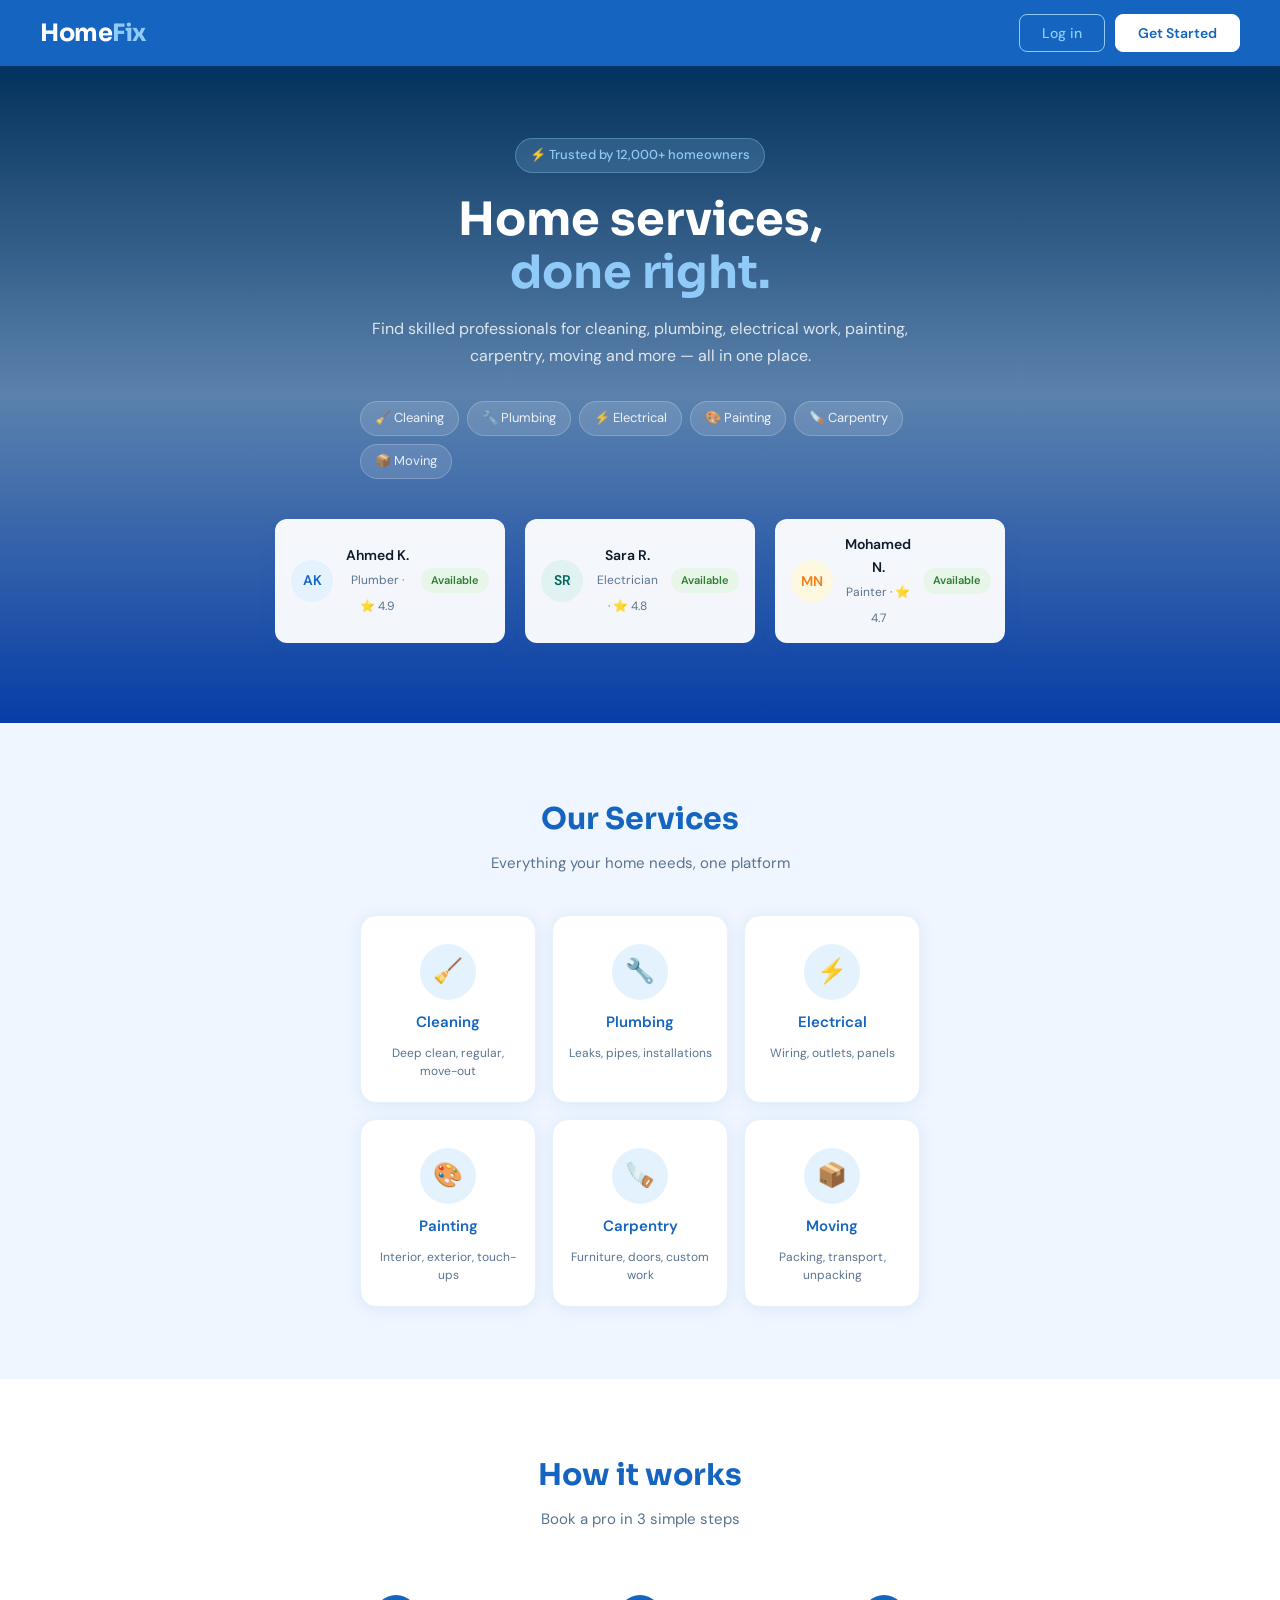
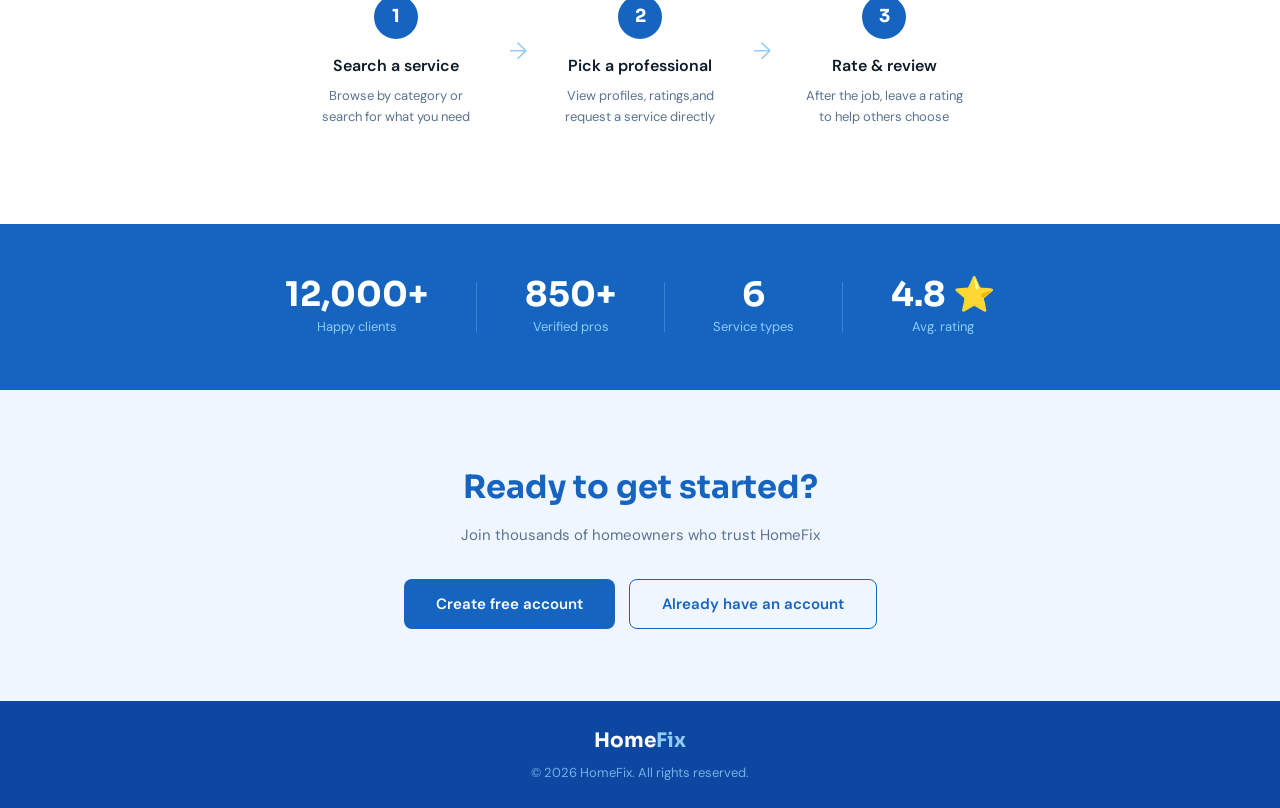
==== commit 983407a7: "Update admin panel page" ====
--- a/frontend-part/index.html
+++ b/frontend-part/index.html
@@ -173,14 +173,16 @@
                 <h2>Welcome back</h2>
                 <p class="modal-sub">Log in to your account</p>
                 <div class="role-tabs">
-                    <div class="role-tab active" onclick="selectRole(this,'login','user')">User</div>
-                    <div class="role-tab" onclick="selectRole(this,'login','employee')">Employee</div>
-                    <div class="role-tab" onclick="selectRole(this,'login','admin')">Admin</div>
-                </div>
+                    <div class="role-tab active" data-login-role="user" onclick="selectRole(this,'login','user')">User</div>
+                    <div class="role-tab" data-login-role="employee" onclick="selectRole(this,'login','employee')">Employee</div>
+                    <div class="role-tab" data-login-role="admin" onclick="selectRole(this,'login','admin')">Admin</div>
+                </div>
+                <p class="login-demo-hint">Demo: use any password. For User / Employee, enter a valid email (e.g. you@test.com). Admin can use any text in the first field.</p>
+                <div id="loginError" class="login-error" role="alert" hidden></div>
                 <input type="email" placeholder="Email address" id="loginEmail" />
                 <input type="password" placeholder="Password" id="loginPassword" />
                 <!--     <div class="forgot"><a href="#">Forgot password?</a></div> -->
-                <button class="btn-main" onclick="handleLogin()">Log in</button>
+                <button type="button" class="btn-main" onclick="handleLogin()">Log in</button>
                 <p class="switch">Don't have an account? <a onclick="switchModal('register')">Sign up</a></p>
             </div>
 
@@ -223,6 +225,7 @@
         </div>
     </div>
 
+    <script src="mock-data.js"></script>
     <script src="app.js"></script>
 </body>
 
--- a/frontend-part/style.css
+++ b/frontend-part/style.css
@@ -783,6 +783,23 @@
     color: var(--blue-main);
     background: var(--blue-pale);
     font-weight: 600;
+}
+
+.login-demo-hint {
+    font-size: 12px;
+    color: var(--text-muted);
+    line-height: 1.45;
+    margin: -8px 0 14px;
+}
+
+.login-error {
+    font-size: 13px;
+    color: #c62828;
+    margin-bottom: 12px;
+    padding: 8px 10px;
+    border-radius: var(--radius-sm);
+    background: #ffebee;
+    border: 1px solid #ffcdd2;
 }
 
 .modal input,
@@ -1955,4 +1972,333 @@
     display: flex;
     flex-direction: column;
     gap: 4px;
+}
+
+/* === Employee & admin panels === */
+.panel-stack {
+    max-width: 860px;
+    margin: 0 auto;
+    padding: 32px 1.5rem 56px;
+}
+
+.panel-hint {
+    font-size: 14px;
+    color: var(--text-muted);
+    margin: 0 0 16px;
+    line-height: 1.45;
+}
+
+.panel-availability-card h2 {
+    margin-bottom: 8px;
+}
+
+.avail-toggle {
+    display: flex;
+    align-items: center;
+    gap: 10px;
+    font-size: 15px;
+    font-weight: 500;
+    color: var(--text-primary);
+    cursor: pointer;
+    font-family: var(--font-body);
+}
+
+.avail-toggle input {
+    width: 18px;
+    height: 18px;
+    accent-color: var(--blue-main);
+    cursor: pointer;
+}
+
+.worker-request-card,
+.admin-pending-card {
+    align-items: flex-start;
+}
+
+.request-detail {
+    font-size: 13px;
+    color: var(--text-muted);
+    margin-top: 4px;
+}
+
+.request-problem {
+    font-size: 14px;
+    color: var(--text-primary);
+    margin: 10px 0 0;
+    line-height: 1.45;
+}
+
+.worker-request-actions {
+    display: flex;
+    flex-direction: column;
+    gap: 8px;
+    flex-shrink: 0;
+}
+
+.btn-accept {
+    background: #e8f5e9;
+    border: 1.5px solid #2e7d32;
+    color: #2e7d32;
+    padding: 8px 18px;
+    border-radius: var(--radius-sm);
+    font-size: 13px;
+    font-weight: 600;
+    font-family: var(--font-body);
+    cursor: pointer;
+    transition: all 0.2s;
+}
+
+.btn-accept:hover {
+    background: #2e7d32;
+    color: #fff;
+}
+
+.btn-reject-worker {
+    background: #fff;
+    border: 1.5px solid #c62828;
+    color: #c62828;
+    padding: 8px 18px;
+    border-radius: var(--radius-sm);
+    font-size: 13px;
+    font-weight: 600;
+    font-family: var(--font-body);
+    cursor: pointer;
+    transition: all 0.2s;
+}
+
+.btn-reject-worker:hover {
+    background: #ffebee;
+}
+
+@media (max-width: 640px) {
+    .worker-request-card,
+    .admin-pending-card {
+        flex-direction: column;
+    }
+
+    .worker-request-actions {
+        flex-direction: row;
+        width: 100%;
+    }
+
+    .worker-request-actions .btn-accept,
+    .worker-request-actions .btn-reject-worker {
+        flex: 1;
+    }
+}
+
+/* === Admin single-page layout === */
+.page-admin .admin-shell {
+    display: flex;
+    max-width: 1100px;
+    margin: 0 auto;
+    padding: 28px 1.5rem 56px;
+    gap: 28px;
+    align-items: flex-start;
+}
+
+.admin-sidebar {
+    flex: 0 0 200px;
+    display: flex;
+    flex-direction: column;
+    gap: 8px;
+    position: sticky;
+    top: 16px;
+}
+
+.admin-nav-btn {
+    font-family: var(--font-body);
+    font-size: 15px;
+    font-weight: 500;
+    padding: 12px 16px;
+    text-align: left;
+    border: 1.5px solid var(--blue-pale);
+    border-radius: var(--radius-sm);
+    background: #fff;
+    color: var(--text-primary);
+    cursor: pointer;
+    transition: all 0.2s;
+}
+
+.admin-nav-btn:hover {
+    border-color: var(--blue-main);
+    color: var(--blue-main);
+}
+
+.admin-nav-btn.active {
+    background: linear-gradient(135deg, #0d47a1, #1976d2);
+    border-color: transparent;
+    color: #fff;
+    font-weight: 600;
+}
+
+.admin-main {
+    flex: 1;
+    min-width: 0;
+}
+
+.admin-section[hidden] {
+    display: none !important;
+}
+
+.admin-stat-grid {
+    display: grid;
+    grid-template-columns: repeat(auto-fit, minmax(150px, 1fr));
+    gap: 14px;
+}
+
+.admin-stat-card {
+    background: #fff;
+    border: 1.5px solid var(--blue-pale);
+    border-radius: var(--radius-lg);
+    padding: 18px 16px;
+    box-shadow: var(--shadow-card);
+    display: flex;
+    flex-direction: column;
+    gap: 6px;
+}
+
+.admin-stat-value {
+    font-family: var(--font-head);
+    font-size: 26px;
+    font-weight: 700;
+    color: var(--blue-main);
+}
+
+.admin-stat-label {
+    font-size: 13px;
+    color: var(--text-muted);
+    line-height: 1.35;
+}
+
+.admin-toolbar {
+    display: flex;
+    flex-wrap: wrap;
+    gap: 16px;
+    align-items: flex-end;
+    margin-bottom: 18px;
+}
+
+.admin-toolbar-search {
+    flex: 1;
+    min-width: 200px;
+}
+
+.admin-toolbar-search input {
+    width: 100%;
+    padding: 10px 14px;
+    border: 1.5px solid var(--blue-pale);
+    border-radius: var(--radius-sm);
+    font-size: 14px;
+    font-family: var(--font-body);
+    background: #f8fbff;
+    color: var(--text-primary);
+    outline: none;
+}
+
+.admin-toolbar-search input:focus {
+    border-color: var(--blue-main);
+    background: #fff;
+}
+
+.admin-table-wrap {
+    overflow-x: auto;
+    border-radius: var(--radius-sm);
+    border: 1.5px solid var(--blue-pale);
+}
+
+.admin-table {
+    width: 100%;
+    border-collapse: collapse;
+    font-size: 14px;
+    background: #fff;
+}
+
+.admin-table th,
+.admin-table td {
+    padding: 12px 14px;
+    text-align: left;
+    border-bottom: 1px solid var(--blue-pale);
+}
+
+.admin-table th {
+    background: #f8fbff;
+    font-weight: 600;
+    color: var(--blue-main);
+    font-family: var(--font-head);
+}
+
+.admin-table tbody tr:last-child td {
+    border-bottom: none;
+}
+
+.admin-table-row {
+    cursor: pointer;
+    transition: background 0.15s;
+}
+
+.admin-table-row:hover {
+    background: #f5f9ff;
+}
+
+.admin-table-actions {
+    white-space: nowrap;
+}
+
+.admin-table-actions button {
+    margin-right: 6px;
+}
+
+.admin-detail-modal {
+    max-width: 480px;
+    max-height: 90vh;
+    overflow-y: auto;
+}
+
+.admin-modal-grid {
+    display: grid;
+    grid-template-columns: 1fr 1fr;
+    gap: 14px 20px;
+    margin: 20px 0;
+    font-size: 14px;
+    color: var(--text-primary);
+}
+
+.admin-modal-label {
+    display: block;
+    font-size: 12px;
+    font-weight: 600;
+    color: var(--text-muted);
+    margin-bottom: 4px;
+}
+
+.admin-modal-actions {
+    display: flex;
+    flex-wrap: wrap;
+    gap: 10px;
+    margin-top: 8px;
+    align-items: center;
+}
+
+@media (max-width: 768px) {
+    .page-admin .admin-shell {
+        flex-direction: column;
+    }
+
+    .admin-sidebar {
+        flex-direction: row;
+        flex-wrap: wrap;
+        width: 100%;
+        position: static;
+    }
+
+    .admin-nav-btn {
+        flex: 1;
+        min-width: 100px;
+        text-align: center;
+    }
+
+    .admin-modal-grid {
+        grid-template-columns: 1fr;
+    }
 }
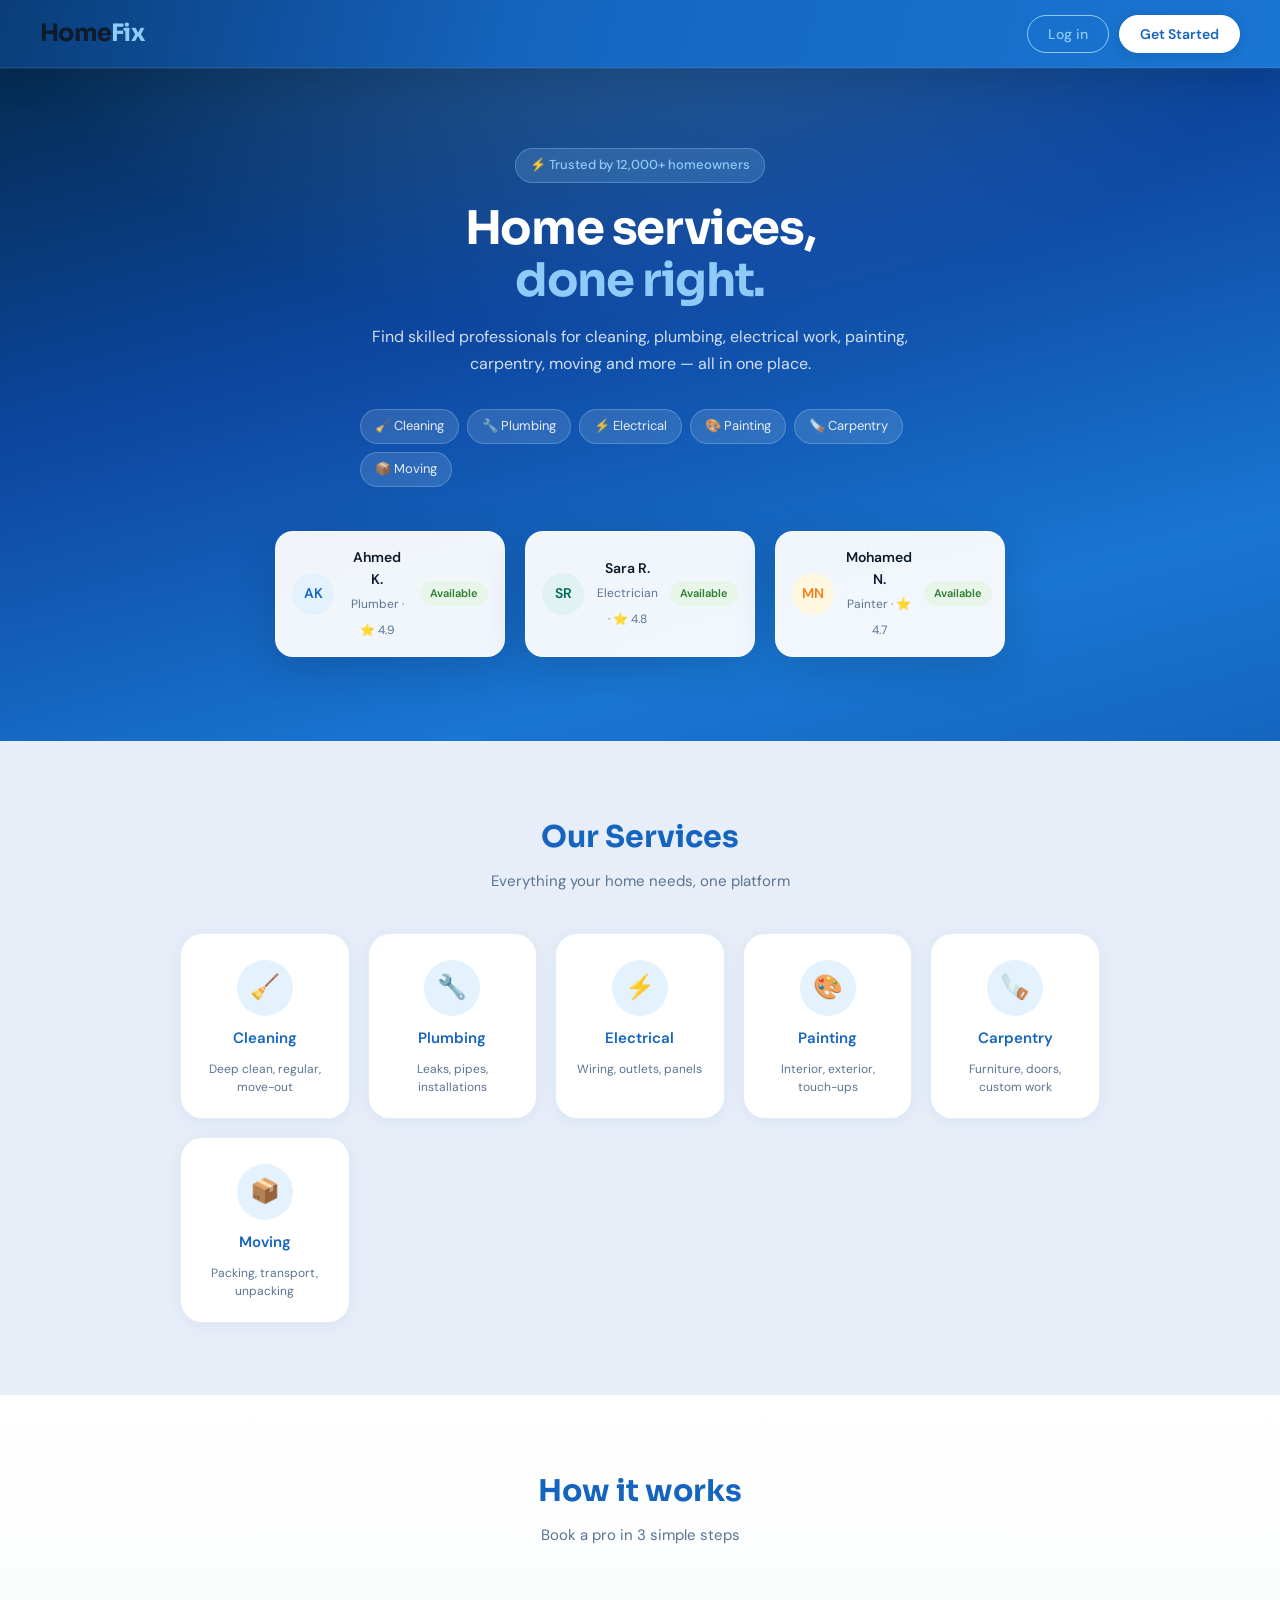
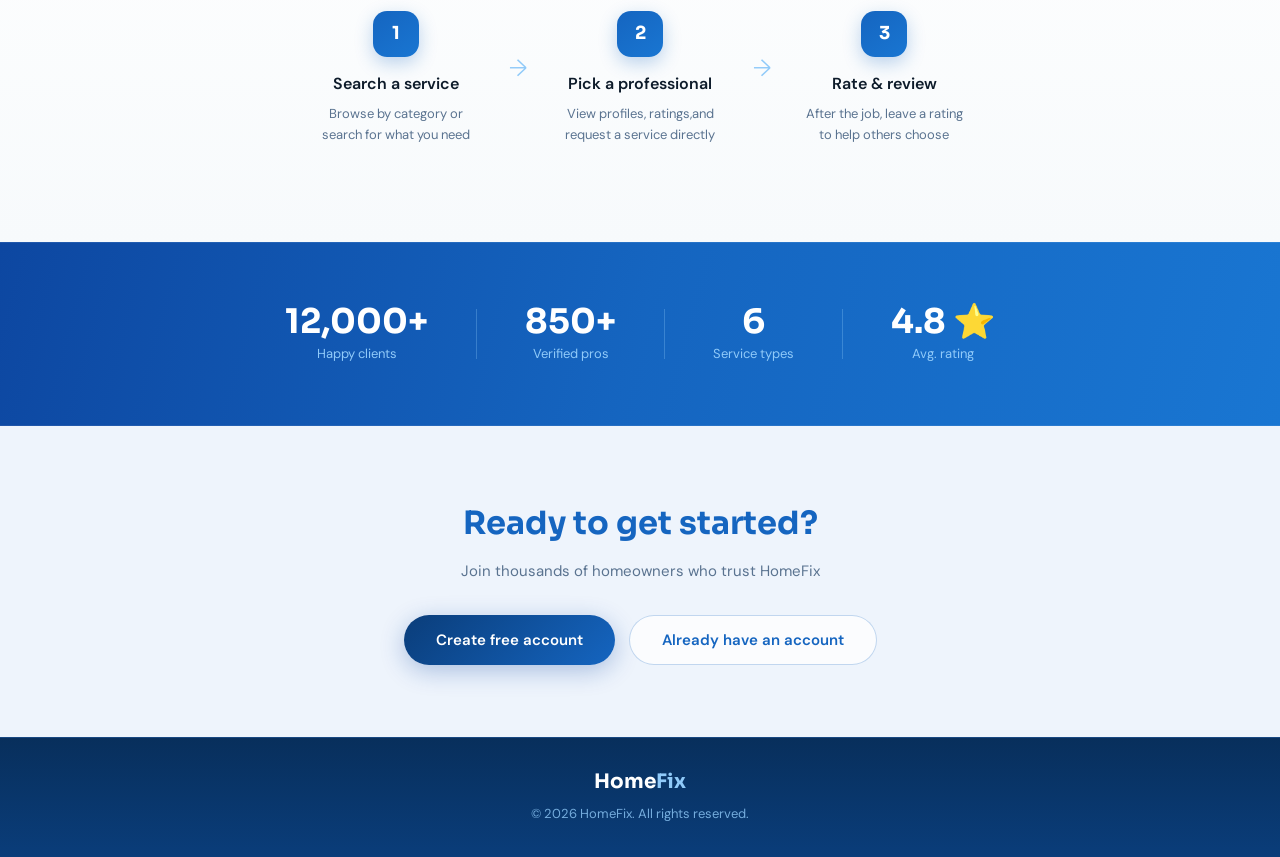
==== commit 24c05b35: "Enhance UI styling across all pages" ====
--- a/frontend-part/index.html
+++ b/frontend-part/index.html
@@ -10,11 +10,11 @@
         rel="stylesheet" />
 </head>
 
-<body>
+<body class="hf-app hf-home">
 
     <!-- NAVBAR -->
     <nav class="nav">
-        <div class="logo">Home<span>Fix</span></div>
+        <a href="index.html" class="logo">Home<span>Fix</span></a>
         <div class="nav-btns">
             <button class="btn-outline" onclick="openModal('login')">Log in</button>
             <button class="btn-solid" onclick="openModal('register')">Get Started</button>
--- a/frontend-part/style.css
+++ b/frontend-part/style.css
@@ -30,58 +30,76 @@
 
 
 :root {
-    --blue-dark: #0d47a1;
+    --blue-dark: #0a3d7a;
     --blue-main: #1565c0;
     --blue-mid: #1976d2;
     --blue-light: #42a5f5;
     --blue-pale: #e3f2fd;
-    --blue-soft: #f0f6ff;
+    --blue-soft: #eef4fc;
     --accent: #90caf9;
     --white: #ffffff;
     --text-primary: #0d1b2a;
     --text-muted: #5a7390;
-    --radius-sm: 8px;
-    --radius-md: 12px;
-    --radius-lg: 16px;
-    --radius-xl: 24px;
-    --shadow-card: 0 2px 16px rgba(21, 101, 192, .10);
+    --radius-sm: 10px;
+    --radius-md: 14px;
+    --radius-lg: 18px;
+    --radius-xl: 22px;
+    --radius-2xl: 28px;
+    --radius-pill: 999px;
+    --shadow-card: 0 2px 16px rgba(21, 101, 192, 0.08);
+    --shadow-elevated: 0 12px 40px rgba(13, 71, 161, 0.12);
+    --shadow-nav: 0 1px 0 rgba(255, 255, 255, 0.06), 0 8px 32px rgba(13, 27, 42, 0.18);
+    --surface: #ffffff;
     --font-head: 'Sora', sans-serif;
     --font-body: 'DM Sans', sans-serif;
+    --ease-out: cubic-bezier(0.22, 1, 0.36, 1);
 }
 
 html {
     scroll-behavior: smooth;
 }
 
-body {
+body.hf-app {
     font-family: var(--font-body);
-    background: var(--blue-soft);
     color: var(--text-primary);
     line-height: 1.6;
+    -webkit-font-smoothing: antialiased;
+    -moz-osx-font-smoothing: grayscale;
+    background-color: var(--blue-soft);
+    background-image:
+        radial-gradient(ellipse 120% 80% at 50% -30%, rgba(25, 118, 210, 0.14), transparent 55%),
+        radial-gradient(ellipse 80% 50% at 100% 20%, rgba(66, 165, 245, 0.08), transparent 45%);
+    background-attachment: fixed;
 }
 
 /* ===========================
    NAVBAR
    =========================== */
 .nav {
-    background: var(--blue-main);
-    padding: 0 2.5rem;
-    height: 66px;
+    background: linear-gradient(105deg, #0a3d7a 0%, #1565c0 42%, #1976d2 100%);
+    padding: 0 clamp(1rem, 4vw, 2.5rem);
+    min-height: 68px;
     display: flex;
     align-items: center;
     justify-content: space-between;
     position: sticky;
     top: 0;
     z-index: 100;
-    box-shadow: 0 2px 12px rgba(13, 71, 161, .25);
+    box-shadow: var(--shadow-nav);
+    border-bottom: 1px solid rgba(255, 255, 255, 0.08);
 }
 
 .logo {
     font-family: var(--font-head);
-    font-size: 24px;
+    font-size: clamp(1.15rem, 2.5vw, 1.5rem);
     font-weight: 700;
     color: var(--white);
-    letter-spacing: -0.5px;
+    letter-spacing: -0.03em;
+}
+
+a.logo {
+    text-decoration: none;
+    color: inherit;
 }
 
 .logo span {
@@ -90,7 +108,34 @@
 
 .nav-btns {
     display: flex;
+    align-items: center;
+    flex-wrap: wrap;
     gap: 10px;
+    justify-content: flex-end;
+}
+
+.nav .btn-outline {
+    border-radius: var(--radius-pill);
+    padding: 9px 20px;
+    border-width: 1.5px;
+    transition: transform 0.15s var(--ease-out), background 0.2s, color 0.2s, box-shadow 0.2s;
+}
+
+.nav .btn-outline:hover {
+    transform: translateY(-1px);
+    box-shadow: 0 4px 14px rgba(0, 0, 0, 0.12);
+}
+
+.nav .btn-solid {
+    border-radius: var(--radius-pill);
+    padding: 9px 20px;
+    box-shadow: 0 2px 12px rgba(0, 0, 0, 0.12);
+    transition: transform 0.15s var(--ease-out), background 0.2s, box-shadow 0.2s;
+}
+
+.nav .btn-solid:hover {
+    transform: translateY(-1px);
+    box-shadow: 0 6px 18px rgba(0, 0, 0, 0.15);
 }
 
 .btn-outline {
@@ -152,13 +197,15 @@
   gap: 40px;
 } */
 .hero {
-    background: linear-gradient(180deg, #03325c 0%, #5b82ad 50%, #073da7 100%);
-    padding: 72px 2.5rem 80px;
+    background:
+        radial-gradient(ellipse 100% 120% at 50% -20%, rgba(144, 202, 249, 0.25), transparent 50%),
+        linear-gradient(165deg, #042c52 0%, #0d47a1 38%, #1976d2 78%, #1565c0 100%);
+    padding: clamp(3rem, 8vw, 5rem) clamp(1.25rem, 5vw, 2.5rem) clamp(3.5rem, 9vw, 5.25rem);
     display: flex;
     flex-direction: column;
     align-items: center;
     text-align: center;
-    gap: 40px;
+    gap: clamp(1.5rem, 4vw, 2.75rem);
 }
 
 
@@ -182,11 +229,12 @@
 
 .hero h1 {
     font-family: var(--font-head);
-    font-size: 46px;
+    font-size: clamp(2rem, 5.5vw, 2.9rem);
     font-weight: 700;
     color: var(--white);
-    line-height: 1.15;
+    line-height: 1.12;
     margin-bottom: 16px;
+    letter-spacing: -0.03em;
 }
 
 .hero h1 span {
@@ -202,13 +250,19 @@
 
 .search-bar {
     background: var(--white);
-    border-radius: var(--radius-md);
-    padding: 8px 8px 8px 16px;
+    border-radius: var(--radius-pill);
+    padding: 8px 10px 8px 18px;
     display: flex;
     align-items: center;
     gap: 10px;
     max-width: 500px;
-    box-shadow: 0 4px 24px rgba(0, 0, 0, .18);
+    box-shadow: 0 8px 32px rgba(13, 27, 42, 0.2);
+    border: 1px solid rgba(255, 255, 255, 0.35);
+}
+
+.search-bar--centered {
+    max-width: 560px;
+    margin: 20px auto 0;
 }
 
 .search-bar input {
@@ -222,20 +276,21 @@
 }
 
 .search-bar button {
-    background: var(--blue-main);
+    background: linear-gradient(135deg, var(--blue-dark), var(--blue-main));
     color: var(--white);
     border: none;
     padding: 10px 22px;
-    border-radius: var(--radius-sm);
+    border-radius: var(--radius-pill);
     cursor: pointer;
     font-size: 14px;
     font-weight: 600;
     font-family: var(--font-body);
-    transition: background .2s;
+    transition: transform 0.15s var(--ease-out), box-shadow 0.2s, filter 0.2s;
 }
 
 .search-bar button:hover {
-    background: var(--blue-mid);
+    filter: brightness(1.06);
+    box-shadow: 0 4px 16px rgba(13, 71, 161, 0.35);
 }
 
 .hero-tags {
@@ -309,14 +364,17 @@
 
 
 .hero-card {
-    background: rgba(255, 255, 255, .95);
-    border-radius: var(--radius-md);
+    background: rgba(255, 255, 255, 0.94);
+    backdrop-filter: blur(10px);
+    -webkit-backdrop-filter: blur(10px);
+    border-radius: var(--radius-lg);
+    border: 1px solid rgba(255, 255, 255, 0.45);
     padding: 14px 16px;
     display: flex;
     align-items: center;
     gap: 12px;
     min-width: 230px;
-    box-shadow: var(--shadow-card);
+    box-shadow: 0 10px 40px rgba(13, 27, 42, 0.18);
     animation: floatIn .6s ease forwards;
     opacity: 0;
 }
@@ -400,8 +458,8 @@
    SERVICES
    =========================== */
 .services {
-    padding: 72px 2.5rem;
-    background: var(--blue-soft);
+    padding: clamp(3rem, 8vw, 4.5rem) clamp(1.25rem, 5vw, 2.5rem);
+    background: transparent;
 }
 
 .section-header {
@@ -432,9 +490,9 @@
 
 .cards {
     display: grid;
-    grid-template-columns: repeat(3, 1fr);
-    gap: 16px;
-    max-width: 560px;
+    grid-template-columns: repeat(auto-fill, minmax(158px, 1fr));
+    gap: 18px;
+    max-width: 920px;
     margin: 0 auto;
 }
 
@@ -442,12 +500,12 @@
 
 
 .card {
-    background: var(--white);
-    border-radius: var(--radius-lg);
-    padding: 28px 14px 22px;
-    cursor: pointer;
-    border: 1.5px solid var(--blue-pale);
-    transition: all .22s;
+    background: var(--surface);
+    border-radius: var(--radius-xl);
+    padding: 26px 16px 22px;
+    cursor: pointer;
+    border: 1px solid rgba(21, 101, 192, 0.12);
+    transition: transform 0.22s var(--ease-out), box-shadow 0.22s, border-color 0.22s, background 0.22s;
     display: flex;
     flex-direction: column;
     align-items: center;
@@ -457,10 +515,10 @@
 }
 
 .card:hover {
-    border-color: var(--blue-main);
-    background: #e8f4fe;
-    transform: translateY(-3px);
-    box-shadow: 0 6px 24px rgba(21, 101, 192, .16);
+    border-color: rgba(21, 101, 192, 0.35);
+    background: linear-gradient(180deg, #fff 0%, #f3f9ff 100%);
+    transform: translateY(-4px);
+    box-shadow: var(--shadow-elevated);
 }
 
 .card-icon {
@@ -490,8 +548,8 @@
    HOW IT WORKS
    =========================== */
 .how {
-    padding: 72px 2.5rem;
-    background: var(--white);
+    padding: clamp(3rem, 8vw, 4.5rem) clamp(1.25rem, 5vw, 2.5rem);
+    background: linear-gradient(180deg, #fff 0%, #f7fafc 100%);
 }
 
 .steps {
@@ -513,10 +571,10 @@
 }
 
 .step-num {
-    width: 44px;
-    height: 44px;
-    border-radius: 50%;
-    background: var(--blue-main);
+    width: 46px;
+    height: 46px;
+    border-radius: 14px;
+    background: linear-gradient(145deg, var(--blue-main), var(--blue-mid));
     color: var(--white);
     font-family: var(--font-head);
     font-size: 18px;
@@ -525,6 +583,7 @@
     align-items: center;
     justify-content: center;
     margin: 0 auto 14px;
+    box-shadow: 0 6px 18px rgba(21, 101, 192, 0.28);
 }
 
 .step h4 {
@@ -552,13 +611,14 @@
    STATS
    =========================== */
 .stats {
-    background: var(--blue-main);
-    padding: 40px 2.5rem;
+    background: linear-gradient(105deg, #0d47a1 0%, #1565c0 50%, #1976d2 100%);
+    padding: clamp(2rem, 5vw, 3rem) clamp(1.25rem, 4vw, 2.5rem);
     display: flex;
     align-items: center;
     justify-content: center;
     flex-wrap: wrap;
     gap: 0;
+    border-block: 1px solid rgba(255, 255, 255, 0.08);
 }
 
 .stat {
@@ -619,28 +679,31 @@
 }
 
 .btn-cta-white {
-    background: var(--blue-main);
+    background: linear-gradient(135deg, var(--blue-dark), var(--blue-main));
     color: var(--white);
     border: none;
     padding: 14px 32px;
-    border-radius: var(--radius-sm);
+    border-radius: var(--radius-pill);
     cursor: pointer;
     font-size: 15px;
     font-weight: 600;
     font-family: var(--font-body);
-    transition: background .2s;
+    transition: transform 0.15s var(--ease-out), box-shadow 0.2s, filter 0.2s;
+    box-shadow: 0 6px 24px rgba(13, 71, 161, 0.3);
 }
 
 .btn-cta-white:hover {
-    background: var(--blue-dark);
+    filter: brightness(1.05);
+    transform: translateY(-2px);
+    box-shadow: 0 10px 32px rgba(13, 71, 161, 0.38);
 }
 
 .btn-cta-ghost {
-    background: transparent;
-    color: var(--blue-main);
-    border: 1.5px solid var(--blue-main);
+    background: rgba(255, 255, 255, 0.75);
+    color: var(--blue-main);
+    border: 1.5px solid rgba(21, 101, 192, 0.25);
     padding: 14px 32px;
-    border-radius: var(--radius-sm);
+    border-radius: var(--radius-pill);
     cursor: pointer;
     font-size: 15px;
     font-weight: 600;
@@ -650,15 +713,17 @@
 
 .btn-cta-ghost:hover {
     background: var(--blue-pale);
+    border-color: var(--blue-main);
 }
 
 /* ===========================
    FOOTER
    =========================== */
 .footer {
-    background: var(--blue-dark);
-    padding: 24px 2rem;
+    background: linear-gradient(180deg, #082f5c 0%, #0a3d7a 100%);
+    padding: 28px 2rem 32px;
     text-align: center;
+    border-top: 1px solid rgba(255, 255, 255, 0.06);
 }
 
 .footer-logo {
@@ -686,12 +751,13 @@
     display: none;
     position: fixed;
     inset: 0;
-    background: rgba(13, 27, 42, .55);
+    background: rgba(10, 30, 52, 0.58);
     z-index: 200;
     align-items: center;
     justify-content: center;
     padding: 16px;
-    backdrop-filter: blur(2px);
+    backdrop-filter: blur(8px);
+    -webkit-backdrop-filter: blur(8px);
 }
 
 .overlay.active {
@@ -699,14 +765,15 @@
 }
 
 .modal {
-    background: var(--white);
-    border-radius: var(--radius-xl);
-    padding: 36px 32px;
+    background: linear-gradient(180deg, #fff 0%, #fafdff 100%);
+    border-radius: var(--radius-2xl);
+    border: 1px solid rgba(21, 101, 192, 0.1);
+    padding: 38px 32px 34px;
     width: 100%;
     max-width: 420px;
     position: relative;
-    box-shadow: 0 16px 48px rgba(13, 71, 161, .22);
-    animation: modalIn .25s ease;
+    box-shadow: var(--shadow-elevated);
+    animation: modalIn .28s var(--ease-out);
 }
 
 @keyframes modalIn {
@@ -760,9 +827,9 @@
 
 .role-tab {
     flex: 1;
-    padding: 9px;
+    padding: 9px 10px;
     border: 1.5px solid var(--blue-pale);
-    border-radius: var(--radius-sm);
+    border-radius: var(--radius-pill);
     cursor: pointer;
     font-size: 13px;
     font-weight: 500;
@@ -841,21 +908,24 @@
 
 .btn-main {
     width: 100%;
-    background: var(--blue-main);
+    background: linear-gradient(135deg, var(--blue-dark), var(--blue-main));
     color: var(--white);
     border: none;
-    padding: 13px;
-    border-radius: var(--radius-sm);
+    padding: 13px 16px;
+    border-radius: var(--radius-md);
     font-size: 15px;
     font-weight: 600;
     font-family: var(--font-body);
     cursor: pointer;
-    transition: background .2s;
+    transition: transform 0.15s var(--ease-out), box-shadow 0.2s, filter 0.2s;
     margin-top: 4px;
+    box-shadow: 0 4px 16px rgba(21, 101, 192, 0.28);
 }
 
 .btn-main:hover {
-    background: var(--blue-dark);
+    filter: brightness(1.05);
+    transform: translateY(-1px);
+    box-shadow: 0 8px 24px rgba(21, 101, 192, 0.35);
 }
 
 .switch {
@@ -948,23 +1018,31 @@
 
 /* === USER DASHBOARD === */
 .nav-link {
-    color: #90caf9;
+    color: rgba(255, 255, 255, 0.88);
     text-decoration: none;
     font-size: 14px;
     font-weight: 500;
     padding: 9px 16px;
-    transition: color .2s;
+    border-radius: var(--radius-pill);
+    transition: background 0.2s, color 0.2s;
 }
 
 .nav-link:hover {
     color: #fff;
+    background: rgba(255, 255, 255, 0.12);
 }
 
 .dash-search-section {
-    background: linear-gradient(135deg, #0d47a1, #1976d2);
-    padding: 48px 2.5rem 36px;
+    background:
+        radial-gradient(ellipse 80% 100% at 50% 0%, rgba(255, 255, 255, 0.12), transparent 55%),
+        linear-gradient(120deg, #0a3d7a 0%, #1565c0 45%, #1976d2 100%);
+    padding: clamp(2.25rem, 5vw, 3.25rem) clamp(1.25rem, 4vw, 2.5rem) clamp(2rem, 4vw, 2.75rem);
     text-align: center;
     color: #fff;
+    border-bottom-left-radius: var(--radius-2xl);
+    border-bottom-right-radius: var(--radius-2xl);
+    margin: 0 clamp(0.5rem, 2vw, 1.5rem);
+    box-shadow: 0 16px 48px rgba(13, 71, 161, 0.22);
 }
 
 .dash-search-section h1 {
@@ -1064,21 +1142,21 @@
 }
 
 .emp-card {
-    background: #fff;
-    border-radius: var(--radius-lg);
+    background: var(--surface);
+    border-radius: var(--radius-xl);
     padding: 24px 20px;
-    border: 1.5px solid var(--blue-pale);
+    border: 1px solid rgba(21, 101, 192, 0.1);
     box-shadow: var(--shadow-card);
-    transition: all .22s;
+    transition: transform 0.22s var(--ease-out), box-shadow 0.22s, border-color 0.22s;
     display: flex;
     flex-direction: column;
     gap: 10px;
 }
 
 .emp-card:hover {
-    border-color: var(--blue-main);
-    transform: translateY(-3px);
-    box-shadow: 0 6px 24px rgba(21, 101, 192, .16);
+    border-color: rgba(21, 101, 192, 0.35);
+    transform: translateY(-4px);
+    box-shadow: var(--shadow-elevated);
 }
 
 .emp-card-top {
@@ -1155,20 +1233,22 @@
 .emp-card .btn-profile {
     margin-top: 4px;
     width: 100%;
-    background: var(--blue-main);
+    background: linear-gradient(135deg, var(--blue-dark), var(--blue-main));
     color: #fff;
     border: none;
-    padding: 10px;
-    border-radius: var(--radius-sm);
+    padding: 11px;
+    border-radius: var(--radius-md);
     font-size: 14px;
     font-weight: 600;
     font-family: var(--font-body);
     cursor: pointer;
-    transition: background .2s;
+    transition: transform 0.15s var(--ease-out), filter 0.2s, box-shadow 0.2s;
+    box-shadow: 0 4px 14px rgba(21, 101, 192, 0.25);
 }
 
 .emp-card .btn-profile:hover {
-    background: var(--blue-dark);
+    filter: brightness(1.06);
+    transform: translateY(-1px);
 }
 
 .no-results {
@@ -1185,6 +1265,9 @@
 
     .dash-search-section {
         padding: 36px 1rem 28px;
+        margin: 0;
+        border-bottom-left-radius: var(--radius-lg);
+        border-bottom-right-radius: var(--radius-lg);
     }
 
     .dash-search-section h1 {
@@ -1207,9 +1290,9 @@
 }
 
 .profile-left {
-    background: #fff;
-    border-radius: var(--radius-lg);
-    border: 1.5px solid var(--blue-pale);
+    background: linear-gradient(180deg, #fff 0%, #f8fbff 100%);
+    border-radius: var(--radius-2xl);
+    border: 1px solid rgba(21, 101, 192, 0.12);
     box-shadow: var(--shadow-card);
     padding: 32px 24px;
     display: flex;
@@ -1223,8 +1306,8 @@
 .profile-avatar {
     width: 80px;
     height: 80px;
-    border-radius: 50%;
-    background: var(--blue-pale);
+    border-radius: 22px;
+    background: linear-gradient(145deg, var(--blue-pale), #fff);
     color: var(--blue-main);
     font-size: 26px;
     font-weight: 700;
@@ -1232,6 +1315,7 @@
     align-items: center;
     justify-content: center;
     font-family: var(--font-head);
+    box-shadow: 0 0 0 3px #fff, 0 0 0 5px rgba(21, 101, 192, 0.12);
 }
 
 .profile-name {
@@ -1300,9 +1384,9 @@
 }
 
 .review-item {
-    background: #fff;
-    border-radius: var(--radius-md);
-    border: 1.5px solid var(--blue-pale);
+    background: var(--surface);
+    border-radius: var(--radius-lg);
+    border: 1px solid rgba(21, 101, 192, 0.1);
     padding: 16px 18px;
     box-shadow: var(--shadow-card);
 }
@@ -1338,9 +1422,9 @@
 }
 
 .review-form {
-    background: #fff;
-    border-radius: var(--radius-lg);
-    border: 1.5px solid var(--blue-pale);
+    background: linear-gradient(180deg, #fff 0%, #fafdff 100%);
+    border-radius: var(--radius-xl);
+    border: 1px solid rgba(21, 101, 192, 0.12);
     padding: 24px 20px;
     box-shadow: var(--shadow-card);
     display: flex;
@@ -1735,15 +1819,21 @@
 }
 
 .booking-card {
-    background: #fff;
-    border-radius: var(--radius-lg);
-    border: 1.5px solid var(--blue-pale);
+    background: var(--surface);
+    border-radius: var(--radius-xl);
+    border: 1px solid rgba(21, 101, 192, 0.1);
     padding: 18px 20px;
     box-shadow: var(--shadow-card);
     display: flex;
     align-items: center;
     gap: 16px;
     flex-wrap: wrap;
+    transition: border-color 0.2s, box-shadow 0.2s;
+}
+
+.booking-card:hover {
+    border-color: rgba(21, 101, 192, 0.22);
+    box-shadow: 0 6px 22px rgba(13, 71, 161, 0.08);
 }
 
 .booking-avatar {
@@ -1860,22 +1950,24 @@
 }
 
 .btn-request {
-    background: var(--blue-main);
+    background: linear-gradient(135deg, var(--blue-dark), var(--blue-main));
     color: #fff;
     border: none;
     padding: 12px 20px;
-    border-radius: var(--radius-sm);
+    border-radius: var(--radius-md);
     font-size: 14px;
     font-weight: 600;
     font-family: var(--font-body);
     cursor: pointer;
-    transition: background .2s;
+    transition: transform 0.15s var(--ease-out), box-shadow 0.2s, filter 0.2s;
     margin-top: 6px;
     width: 100%;
+    box-shadow: 0 4px 16px rgba(21, 101, 192, 0.28);
 }
 
 .btn-request:hover {
-    background: var(--blue-dark);
+    filter: brightness(1.06);
+    transform: translateY(-1px);
 }
 
 .booking-status.pending {
@@ -1981,11 +2073,24 @@
     padding: 32px 1.5rem 56px;
 }
 
+.panel-section-title {
+    margin: 28px 0 14px;
+    font-size: 15px;
+    font-weight: 600;
+    color: var(--text-primary);
+}
+
 .panel-hint {
     font-size: 14px;
     color: var(--text-muted);
     margin: 0 0 16px;
     line-height: 1.45;
+}
+
+.panel-stack .form-card {
+    border-radius: var(--radius-xl);
+    border: 1px solid rgba(21, 101, 192, 0.1);
+    box-shadow: var(--shadow-card);
 }
 
 .panel-availability-card h2 {
@@ -2301,4 +2406,342 @@
     .admin-modal-grid {
         grid-template-columns: 1fr;
     }
+}
+
+/* === My Account (modern layout) === */
+.page-my-account {
+    min-height: 100vh;
+    background:
+        radial-gradient(1200px 480px at 12% -8%, rgba(25, 118, 210, 0.12), transparent 55%),
+        radial-gradient(900px 400px at 88% 0%, rgba(66, 165, 245, 0.1), transparent 50%),
+        var(--blue-soft);
+}
+
+.page-my-account .account-section--modern {
+    max-width: 920px;
+    margin: 0 auto;
+    padding: 28px 1.25rem 64px;
+}
+
+.page-my-account .account-hero-card {
+    display: flex;
+    flex-wrap: wrap;
+    align-items: center;
+    justify-content: space-between;
+    gap: 20px;
+    padding: 26px 28px;
+    margin-bottom: 28px;
+    background: linear-gradient(135deg, #fff 0%, #f8fbff 100%);
+    border: 1px solid rgba(21, 101, 192, 0.12);
+    border-radius: var(--radius-xl);
+    box-shadow: 0 8px 32px rgba(13, 71, 161, 0.08), 0 1px 0 rgba(255, 255, 255, 0.8) inset;
+}
+
+.page-my-account .account-hero-main {
+    display: flex;
+    align-items: center;
+    gap: 22px;
+    min-width: 0;
+}
+
+.page-my-account .account-avatar--hero {
+    width: 84px;
+    height: 84px;
+    font-size: 26px;
+    border-radius: 22px;
+    background: linear-gradient(145deg, var(--blue-pale), #fff);
+    box-shadow: 0 0 0 3px #fff, 0 0 0 5px rgba(21, 101, 192, 0.15);
+}
+
+.page-my-account .account-eyebrow {
+    font-size: 11px;
+    font-weight: 700;
+    letter-spacing: 0.12em;
+    text-transform: uppercase;
+    color: var(--blue-main);
+    margin: 0 0 6px;
+}
+
+.page-my-account .account-header-info h1 {
+    font-size: clamp(1.35rem, 3vw, 1.75rem);
+    margin: 0 0 4px;
+    letter-spacing: -0.02em;
+}
+
+.page-my-account .account-hero-email {
+    font-size: 15px;
+    color: var(--text-muted);
+    margin: 0 0 12px;
+}
+
+.page-my-account .account-photo-pill {
+    display: inline-flex;
+    align-items: center;
+    padding: 7px 14px;
+    font-size: 13px;
+    font-weight: 600;
+    color: var(--blue-main);
+    background: #fff;
+    border: 1.5px solid var(--blue-pale);
+    border-radius: 100px;
+    cursor: pointer;
+    transition: border 0.2s, box-shadow 0.2s;
+}
+
+.page-my-account .account-photo-pill:hover {
+    border-color: var(--blue-main);
+    box-shadow: 0 2px 10px rgba(21, 101, 192, 0.12);
+}
+
+.page-my-account .account-hero-cta {
+    flex-shrink: 0;
+    padding: 11px 20px;
+    font-size: 14px;
+    font-weight: 600;
+    font-family: var(--font-body);
+    color: #fff;
+    text-decoration: none;
+    border-radius: 100px;
+    background: linear-gradient(135deg, #0d47a1, #1976d2);
+    box-shadow: 0 4px 16px rgba(13, 71, 161, 0.28);
+    transition: transform 0.15s, box-shadow 0.2s;
+}
+
+.page-my-account .account-hero-cta:hover {
+    transform: translateY(-1px);
+    box-shadow: 0 8px 24px rgba(13, 71, 161, 0.35);
+}
+
+.page-my-account .account-tabs--segmented {
+    display: inline-flex;
+    flex-wrap: wrap;
+    gap: 6px;
+    padding: 6px;
+    margin-bottom: 28px;
+    background: rgba(255, 255, 255, 0.75);
+    border: 1px solid rgba(21, 101, 192, 0.1);
+    border-radius: 100px;
+    box-shadow: 0 2px 12px rgba(13, 71, 161, 0.06);
+}
+
+.page-my-account .account-tabs--segmented .acc-tab {
+    display: inline-flex;
+    align-items: center;
+    gap: 8px;
+    margin-bottom: 0;
+    padding: 11px 22px;
+    border: none;
+    border-bottom: none;
+    border-radius: 100px;
+    font-size: 14px;
+    font-weight: 600;
+    color: var(--text-muted);
+    background: transparent;
+    transition: background 0.2s, color 0.2s, box-shadow 0.2s;
+}
+
+.page-my-account .account-tabs--segmented .acc-tab:hover {
+    color: var(--blue-main);
+    background: rgba(227, 242, 253, 0.6);
+}
+
+.page-my-account .account-tabs--segmented .acc-tab.active {
+    color: var(--blue-main);
+    background: #fff;
+    box-shadow: 0 2px 12px rgba(21, 101, 192, 0.12);
+    border-bottom: none;
+}
+
+.page-my-account .acc-tab-icon {
+    font-size: 10px;
+    opacity: 0.75;
+}
+
+.page-my-account .account-tab-panel {
+    animation: accountFade 0.35s ease;
+}
+
+@keyframes accountFade {
+    from {
+        opacity: 0;
+        transform: translateY(6px);
+    }
+
+    to {
+        opacity: 1;
+        transform: translateY(0);
+    }
+}
+
+.page-my-account .account-cards-grid {
+    display: grid;
+    grid-template-columns: repeat(2, 1fr);
+    gap: 22px;
+    align-items: start;
+}
+
+.page-my-account .account-card {
+    height: 100%;
+    display: flex;
+    flex-direction: column;
+    border-radius: var(--radius-xl);
+    border: 1px solid rgba(21, 101, 192, 0.1);
+    box-shadow: 0 4px 24px rgba(13, 71, 161, 0.06);
+    padding: 26px 24px 22px;
+}
+
+.page-my-account .account-card-head {
+    margin-bottom: 18px;
+}
+
+.page-my-account .account-card-head h2 {
+    margin-bottom: 6px;
+    font-size: 18px;
+}
+
+.page-my-account .account-card-desc {
+    font-size: 13px;
+    color: var(--text-muted);
+    line-height: 1.45;
+    margin: 0;
+}
+
+.page-my-account .account-card .form-row:last-of-type {
+    margin-bottom: 0;
+}
+
+.page-my-account .account-card-footer {
+    margin-top: auto;
+    padding-top: 22px;
+}
+
+.page-my-account .account-btn-save {
+    width: 100%;
+    max-width: none;
+    padding: 12px 20px;
+    border-radius: var(--radius-sm);
+}
+
+.page-my-account .account-btn-save--outline {
+    background: #fff;
+    border: 1.5px solid var(--blue-main);
+    color: var(--blue-main);
+}
+
+.page-my-account .account-btn-save--outline:hover {
+    background: var(--blue-pale);
+}
+
+.page-my-account .account-bookings-shell {
+    background: linear-gradient(135deg, #fff 0%, #f8fbff 100%);
+    border: 1px solid rgba(21, 101, 192, 0.1);
+    border-radius: var(--radius-xl);
+    padding: 24px 22px 26px;
+    box-shadow: 0 4px 24px rgba(13, 71, 161, 0.06);
+}
+
+.page-my-account .account-bookings-head {
+    margin-bottom: 18px;
+}
+
+.page-my-account .account-bookings-title {
+    font-family: var(--font-head);
+    font-size: 18px;
+    font-weight: 700;
+    color: var(--blue-main);
+    margin: 0 0 4px;
+}
+
+.page-my-account .account-bookings-sub {
+    font-size: 14px;
+    color: var(--text-muted);
+    margin: 0;
+}
+
+.page-my-account .account-bookings-empty {
+    margin-top: 12px;
+    padding: 16px;
+    border-radius: var(--radius-md);
+    background: #fff;
+    border: 1px dashed var(--blue-pale);
+}
+
+.page-my-account .account-bookings-empty a {
+    color: var(--blue-main);
+    font-weight: 600;
+    text-decoration: none;
+}
+
+.page-my-account .account-bookings-empty a:hover {
+    text-decoration: underline;
+}
+
+.page-my-account .account-tab-panel .booking-card {
+    border-radius: var(--radius-lg);
+    transition: box-shadow 0.2s, border-color 0.2s;
+}
+
+.page-my-account .account-tab-panel .booking-card:hover {
+    border-color: rgba(21, 101, 192, 0.22);
+    box-shadow: 0 6px 20px rgba(13, 71, 161, 0.08);
+}
+
+@media (max-width: 768px) {
+    .page-my-account .account-hero-card {
+        flex-direction: column;
+        align-items: flex-start;
+    }
+
+    .page-my-account .account-hero-cta {
+        width: 100%;
+        text-align: center;
+    }
+
+    .page-my-account .account-cards-grid {
+        grid-template-columns: 1fr;
+    }
+
+    .page-my-account .account-tabs--segmented {
+        width: 100%;
+        justify-content: stretch;
+    }
+
+    .page-my-account .account-tabs--segmented .acc-tab {
+        flex: 1;
+        justify-content: center;
+    }
+}
+
+/* --- App page shells (beyond default hf-app mesh) --- */
+body.hf-app.page-admin {
+    background-image:
+        radial-gradient(ellipse 100% 70% at 70% -15%, rgba(25, 118, 210, 0.12), transparent 50%),
+        radial-gradient(ellipse 90% 60% at 10% 20%, rgba(66, 165, 245, 0.08), transparent 45%);
+    background-color: var(--blue-soft);
+    background-attachment: fixed;
+}
+
+body.hf-app.page-profile {
+    background-image:
+        radial-gradient(ellipse 80% 60% at 100% 0%, rgba(25, 118, 210, 0.1), transparent 50%),
+        radial-gradient(ellipse 70% 50% at 0% 80%, rgba(66, 165, 245, 0.06), transparent 45%);
+    background-color: var(--blue-soft);
+    background-attachment: fixed;
+}
+
+body.hf-app.page-worker,
+body.hf-app.page-browse {
+    background-image:
+        radial-gradient(ellipse 90% 55% at 50% -10%, rgba(25, 118, 210, 0.1), transparent 48%),
+        radial-gradient(ellipse 60% 40% at 100% 60%, rgba(66, 165, 245, 0.05), transparent 40%);
+    background-color: var(--blue-soft);
+    background-attachment: fixed;
+}
+
+body.hf-app.hf-home {
+    background-image:
+        radial-gradient(ellipse 120% 80% at 50% -25%, rgba(25, 118, 210, 0.18), transparent 55%),
+        radial-gradient(ellipse 80% 50% at 100% 30%, rgba(66, 165, 245, 0.08), transparent 45%);
+    background-color: #e8eef8;
+    background-attachment: fixed;
 }
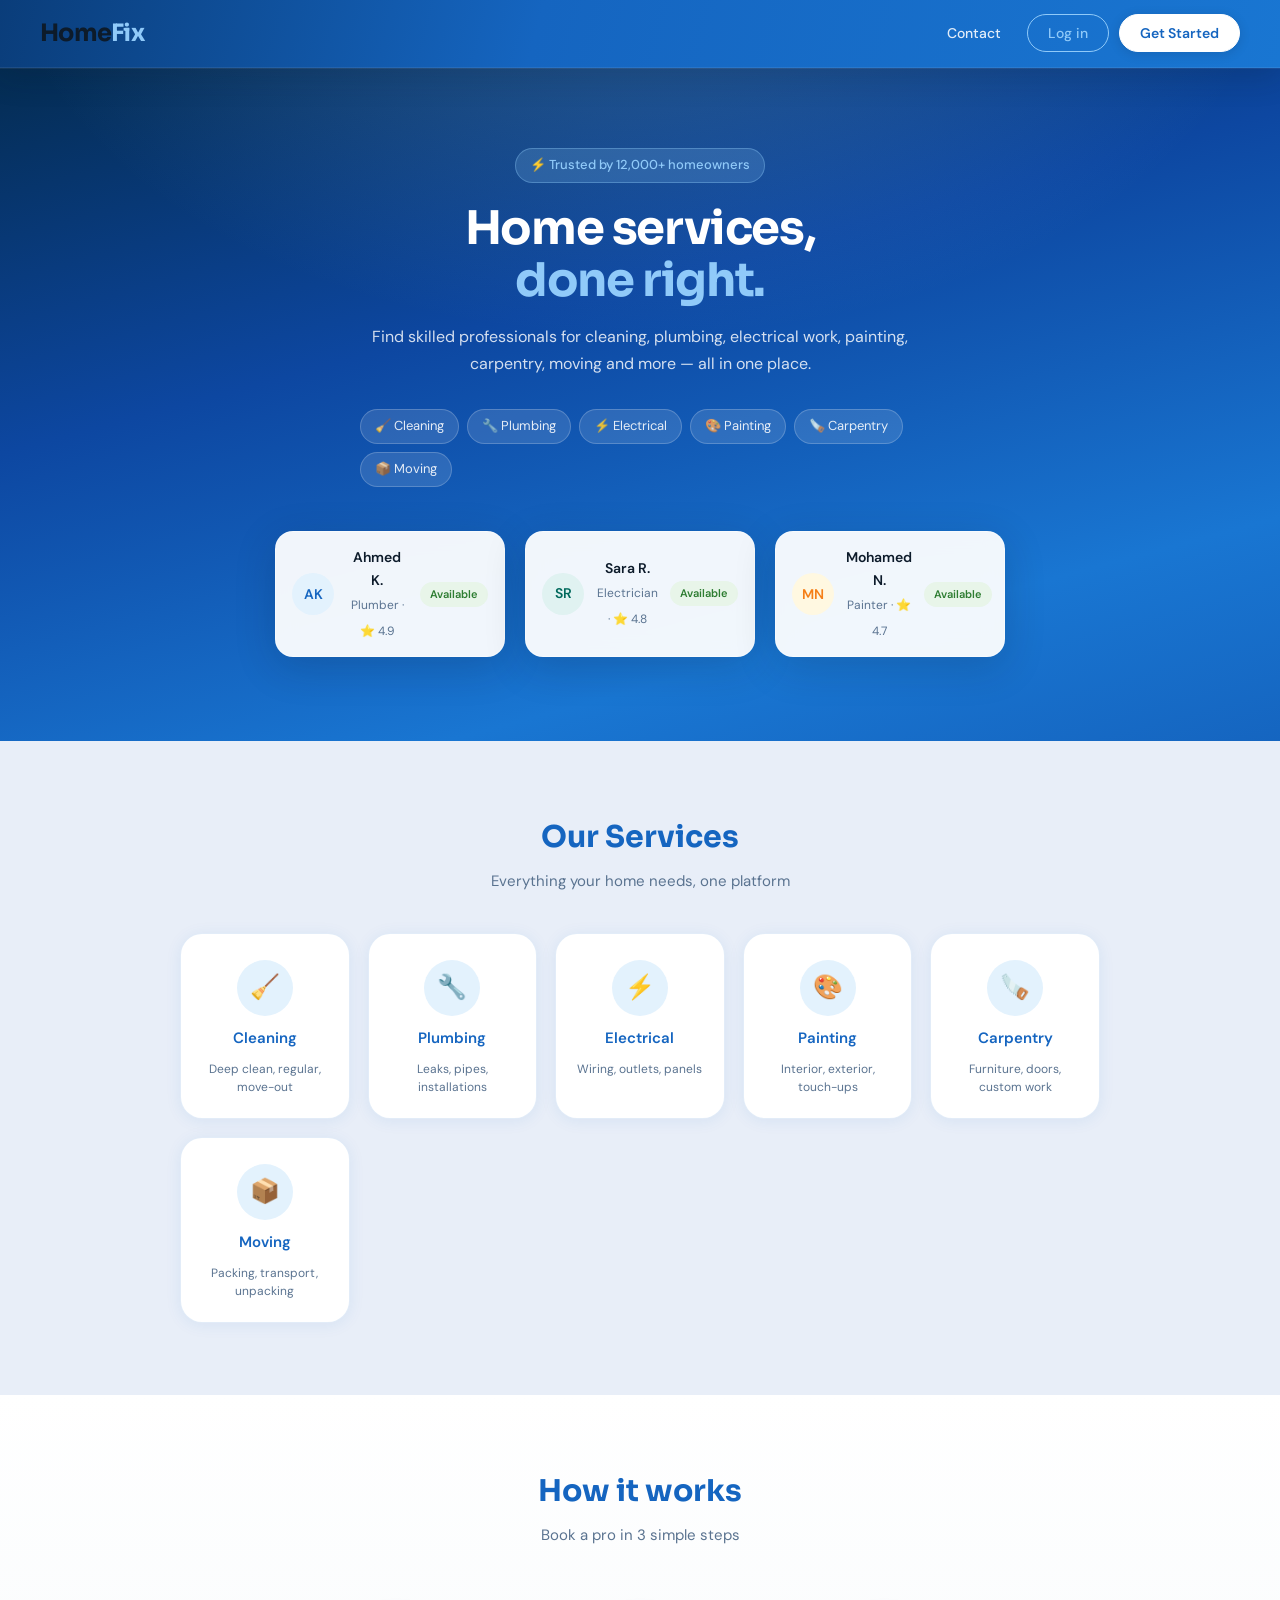
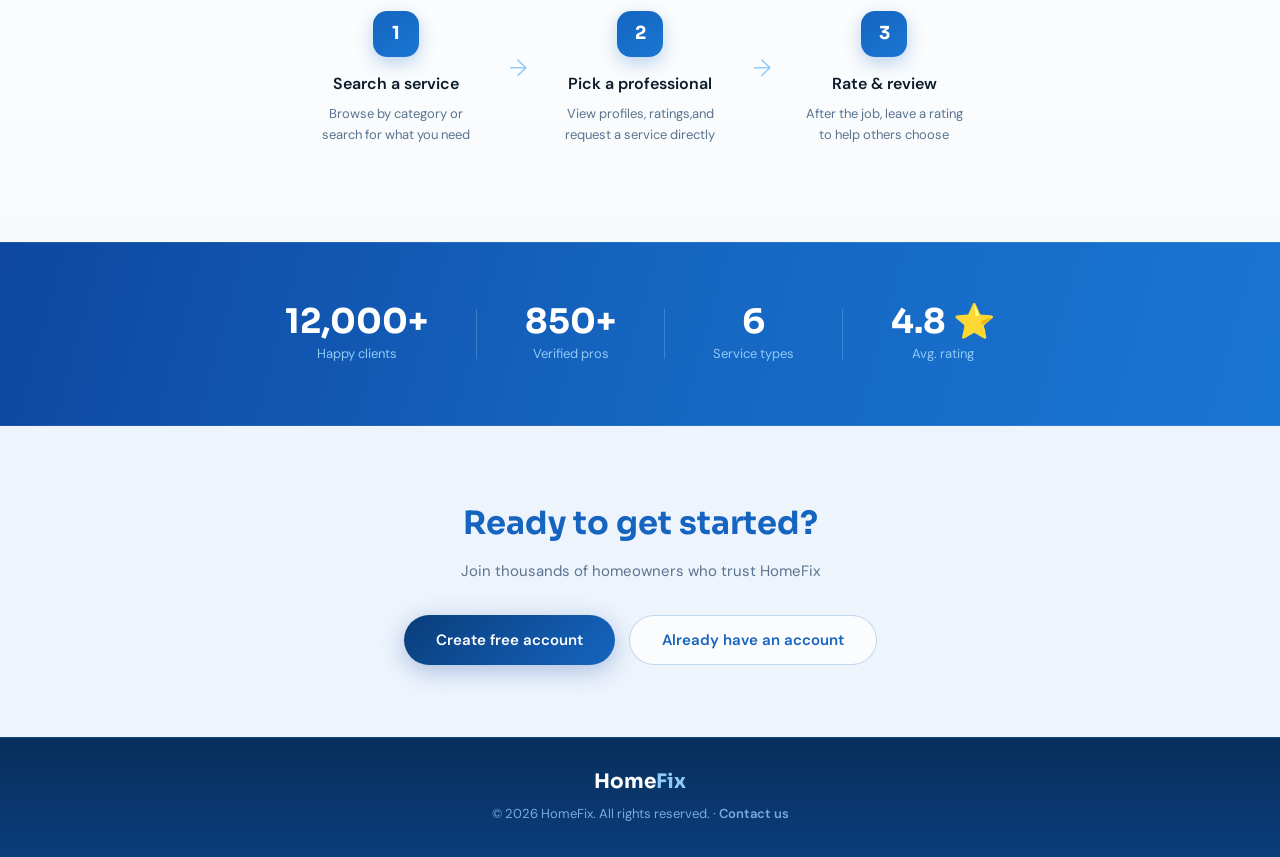
==== commit bc43920c: "add contact us page" ====
--- a/frontend-part/index.html
+++ b/frontend-part/index.html
@@ -16,6 +16,7 @@
     <nav class="nav">
         <a href="index.html" class="logo">Home<span>Fix</span></a>
         <div class="nav-btns">
+            <a href="contact-us.html" class="nav-link">Contact</a>
             <button class="btn-outline" onclick="openModal('login')">Log in</button>
             <button class="btn-solid" onclick="openModal('register')">Get Started</button>
         </div>
@@ -160,7 +161,7 @@
     <!-- FOOTER -->
     <footer class="footer">
         <div class="footer-logo">Home<span>Fix</span></div>
-        <p>© 2026 HomeFix. All rights reserved.</p>
+        <p>© 2026 HomeFix. All rights reserved. · <a href="contact-us.html" class="footer-contact-link">Contact us</a></p>
     </footer>
 
     <!-- MODAL OVERLAY -->
--- a/frontend-part/style.css
+++ b/frontend-part/style.css
@@ -2744,4 +2744,133 @@
         radial-gradient(ellipse 80% 50% at 100% 30%, rgba(66, 165, 245, 0.08), transparent 45%);
     background-color: #e8eef8;
     background-attachment: fixed;
-}+}
+
+/* === Contact (brief, slightly different) === */
+.page-contact {
+    background:
+        radial-gradient(900px 520px at 15% -10%, rgba(37, 99, 235, 0.16), transparent 55%),
+        radial-gradient(760px 420px at 85% 5%, rgba(56, 189, 248, 0.14), transparent 50%),
+        #eef4ff;
+    min-height: 100vh;
+}
+
+.contact-brief-wrap {
+    max-width: 820px;
+    margin: 0 auto;
+    padding: 56px 20px 80px;
+}
+
+.contact-brief-card {
+    background: linear-gradient(145deg, #ffffff 0%, #f8fbff 100%);
+    border: 1px solid rgba(21, 101, 192, 0.14);
+    border-radius: 24px;
+    padding: 34px 28px;
+    box-shadow: 0 16px 46px rgba(13, 71, 161, 0.13);
+}
+
+.contact-brief-eyebrow {
+    font-size: 12px;
+    letter-spacing: 0.12em;
+    text-transform: uppercase;
+    font-weight: 700;
+    color: #1565c0;
+    margin-bottom: 8px;
+}
+
+.contact-brief-card h1 {
+    font-family: var(--font-head);
+    font-size: clamp(1.8rem, 4vw, 2.35rem);
+    line-height: 1.12;
+    margin-bottom: 14px;
+    color: var(--text-primary);
+}
+
+.contact-brief-text {
+    color: var(--text-muted);
+    font-size: 15px;
+    margin-bottom: 24px;
+    max-width: 62ch;
+}
+
+.contact-brief-items {
+    display: grid;
+    grid-template-columns: repeat(auto-fit, minmax(220px, 1fr));
+    gap: 14px;
+    margin-bottom: 18px;
+}
+
+.contact-item {
+    display: flex;
+    gap: 12px;
+    align-items: center;
+    text-decoration: none;
+    color: var(--text-primary);
+    background: #fff;
+    border: 1px solid rgba(21, 101, 192, 0.14);
+    border-radius: 14px;
+    padding: 14px 14px;
+    transition: transform 0.15s ease, box-shadow 0.2s ease, border-color 0.2s ease;
+}
+
+.contact-item:hover {
+    transform: translateY(-2px);
+    border-color: rgba(21, 101, 192, 0.3);
+    box-shadow: 0 8px 24px rgba(21, 101, 192, 0.14);
+}
+
+.contact-item.whatsapp {
+    border-color: rgba(22, 163, 74, 0.28);
+}
+
+.contact-item.whatsapp:hover {
+    border-color: rgba(22, 163, 74, 0.5);
+    box-shadow: 0 8px 24px rgba(22, 163, 74, 0.16);
+}
+
+.contact-icon {
+    width: 42px;
+    height: 42px;
+    border-radius: 12px;
+    display: inline-flex;
+    align-items: center;
+    justify-content: center;
+    background: #e8f2ff;
+    font-size: 18px;
+    flex-shrink: 0;
+}
+
+.contact-item strong {
+    display: block;
+    font-size: 14px;
+    line-height: 1.2;
+}
+
+.contact-item small {
+    display: block;
+    margin-top: 3px;
+    color: var(--text-muted);
+    font-size: 13px;
+}
+
+.contact-note {
+    margin: 0;
+    color: var(--text-muted);
+    font-size: 13px;
+}
+
+.footer-contact-link {
+    color: var(--accent);
+    text-decoration: none;
+    font-weight: 600;
+}
+
+.footer-contact-link:hover {
+    color: #fff;
+    text-decoration: underline;
+}
+
+.nav-link-active {
+    background: rgba(255, 255, 255, 0.16);
+    color: #fff;
+}
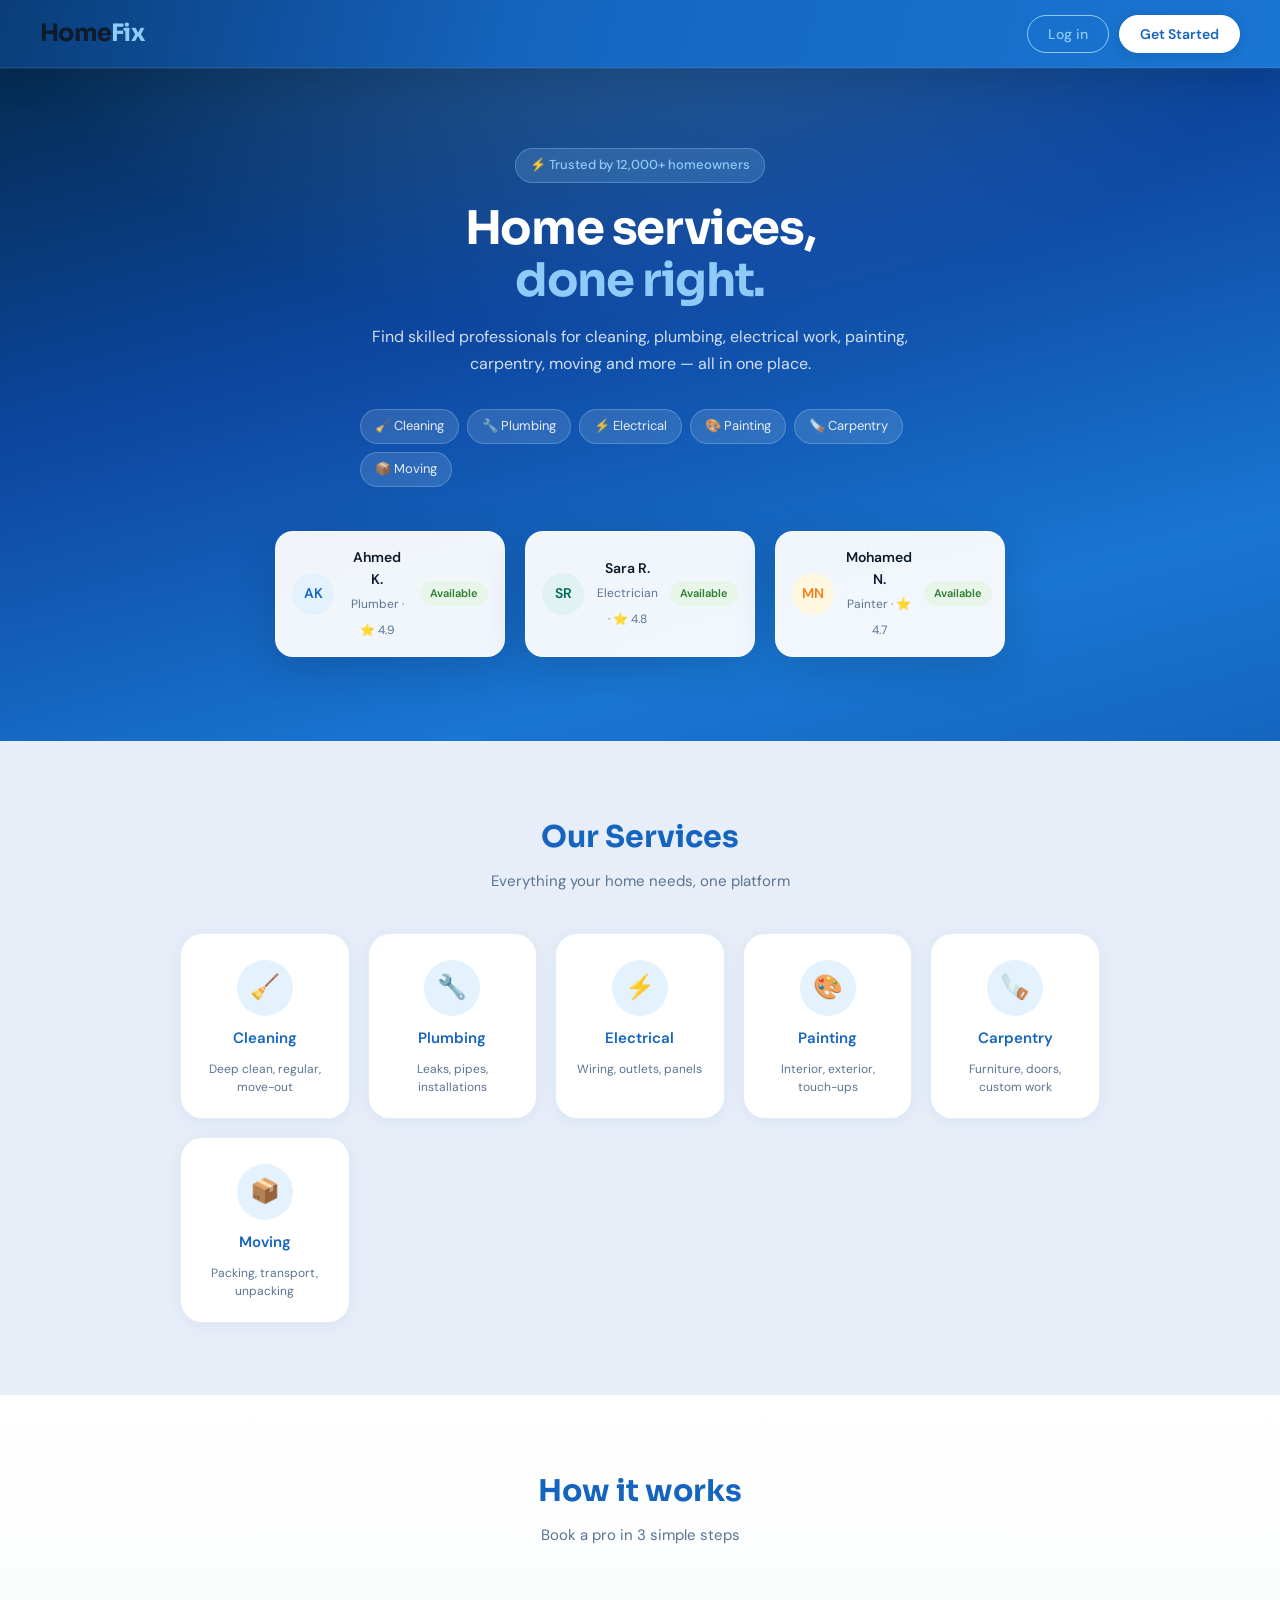
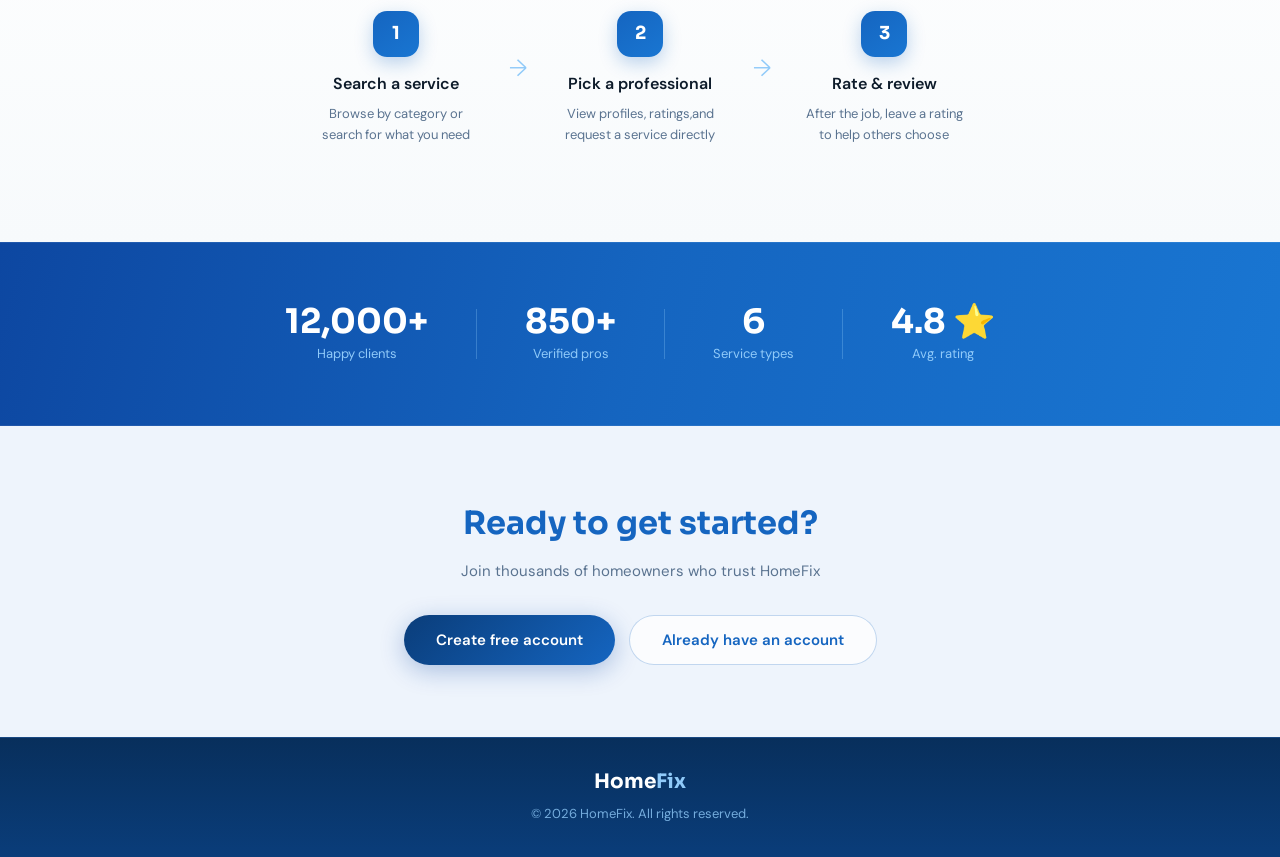
==== commit 94651e4a: "Update index.html" ====
--- a/frontend-part/index.html
+++ b/frontend-part/index.html
@@ -16,7 +16,6 @@
     <nav class="nav">
         <a href="index.html" class="logo">Home<span>Fix</span></a>
         <div class="nav-btns">
-            <a href="contact-us.html" class="nav-link">Contact</a>
             <button class="btn-outline" onclick="openModal('login')">Log in</button>
             <button class="btn-solid" onclick="openModal('register')">Get Started</button>
         </div>
@@ -161,7 +160,7 @@
     <!-- FOOTER -->
     <footer class="footer">
         <div class="footer-logo">Home<span>Fix</span></div>
-        <p>© 2026 HomeFix. All rights reserved. · <a href="contact-us.html" class="footer-contact-link">Contact us</a></p>
+        <p>© 2026 HomeFix. All rights reserved.</p>
     </footer>
 
     <!-- MODAL OVERLAY -->
@@ -227,7 +226,8 @@
     </div>
 
     <script src="mock-data.js"></script>
+    <script src="api.js"></script>
     <script src="app.js"></script>
 </body>
 
-</html>+</html>
